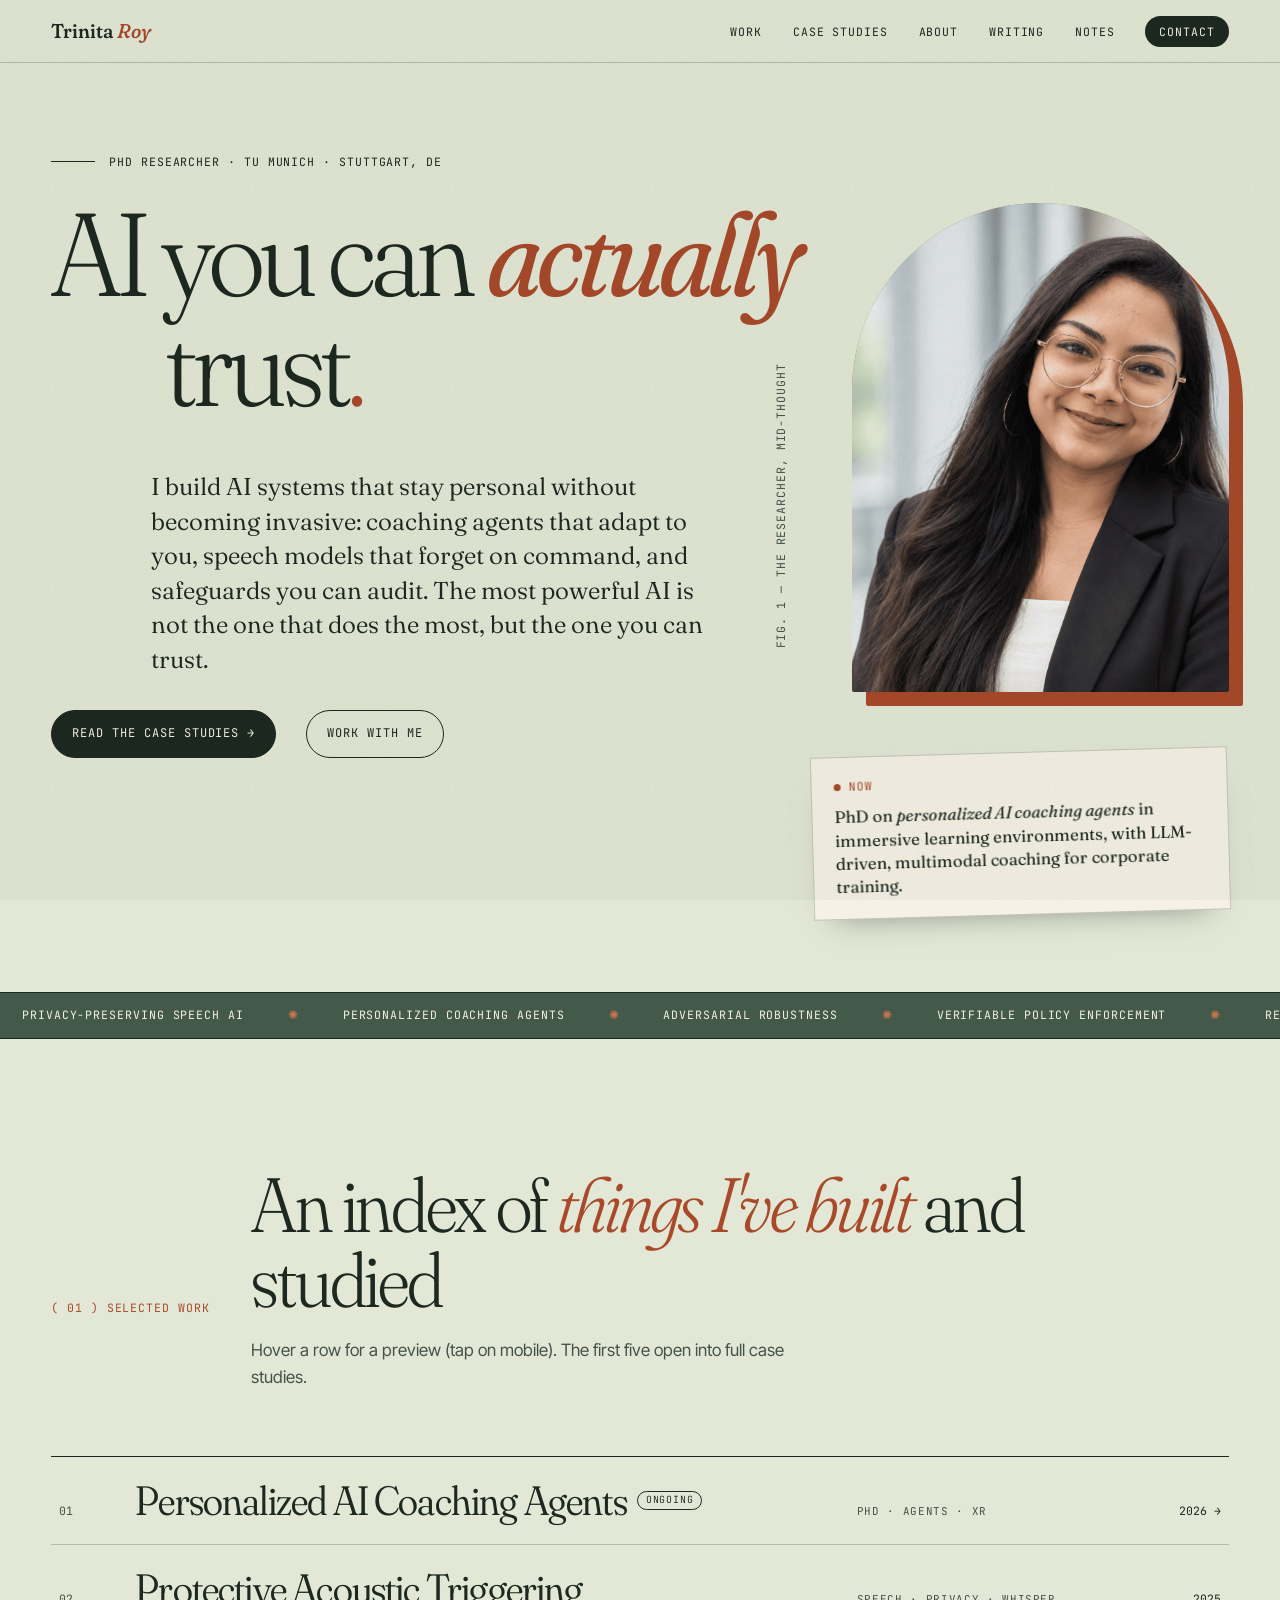
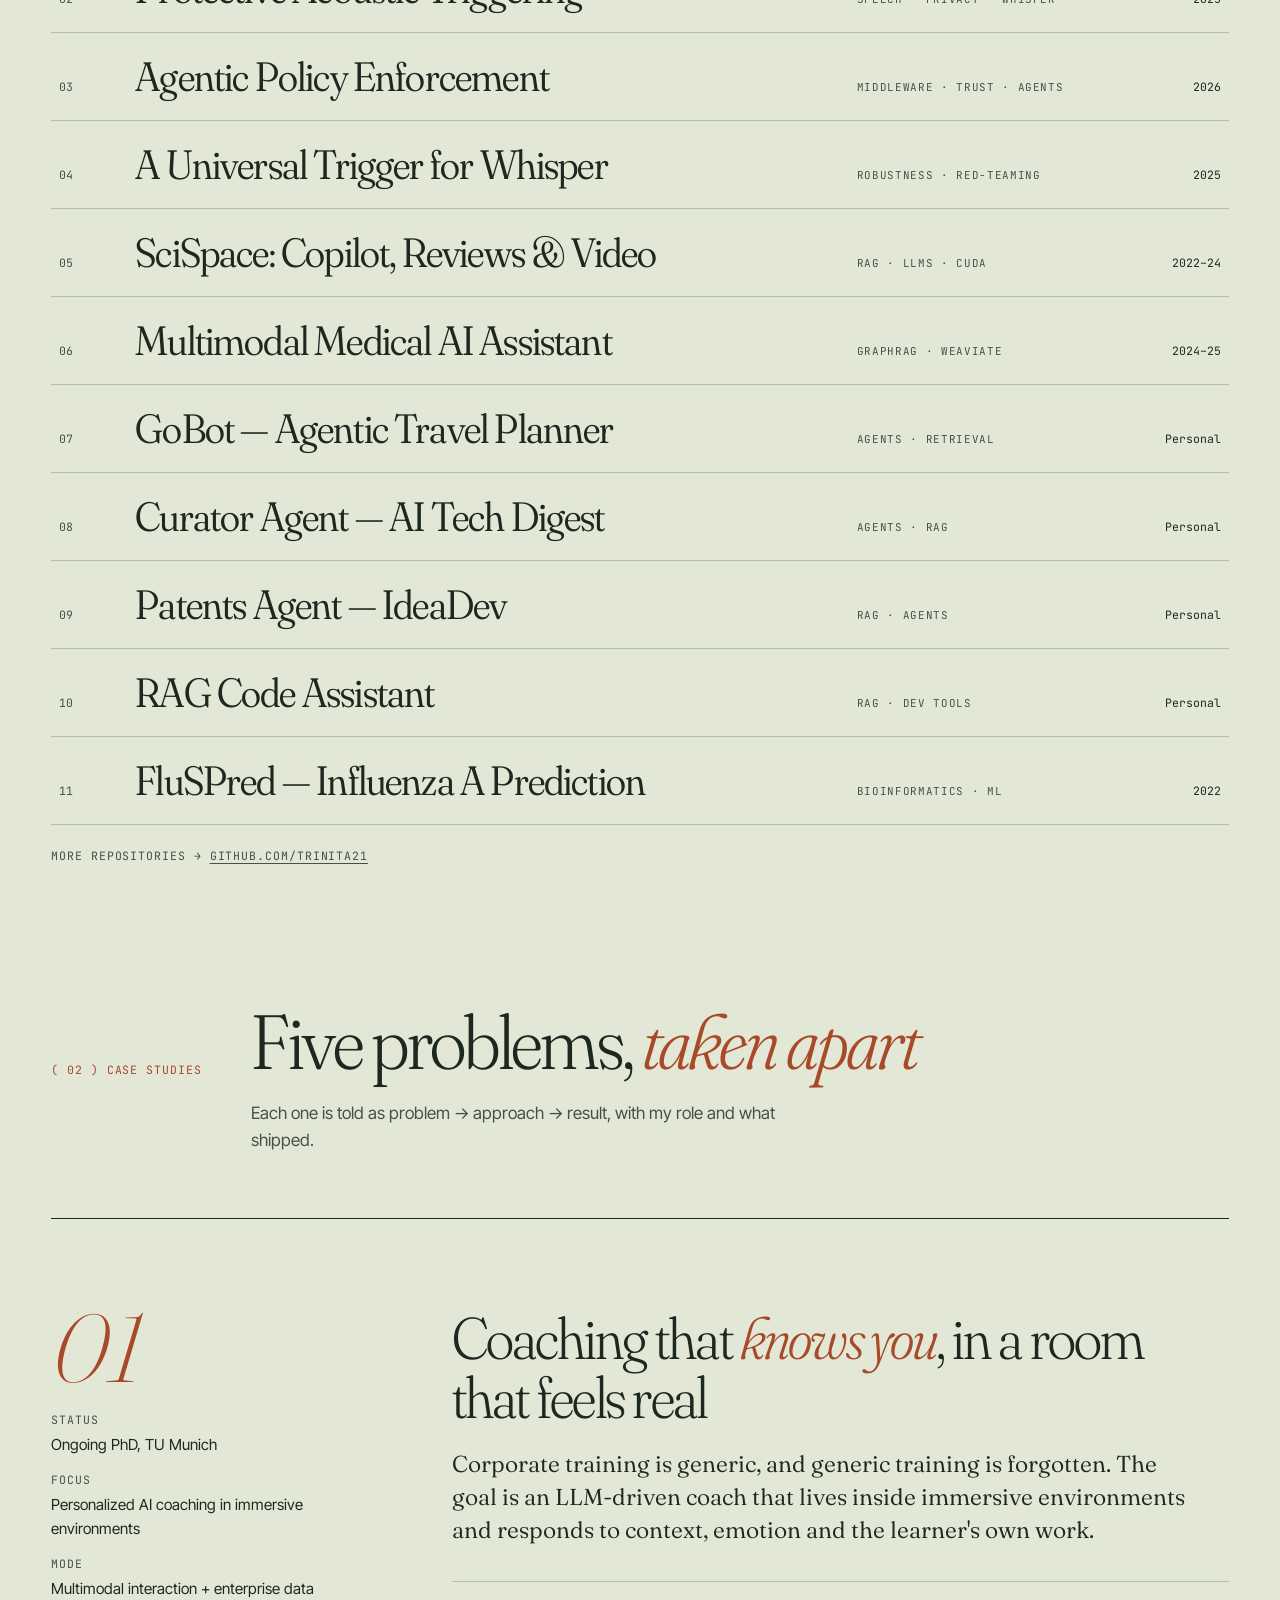
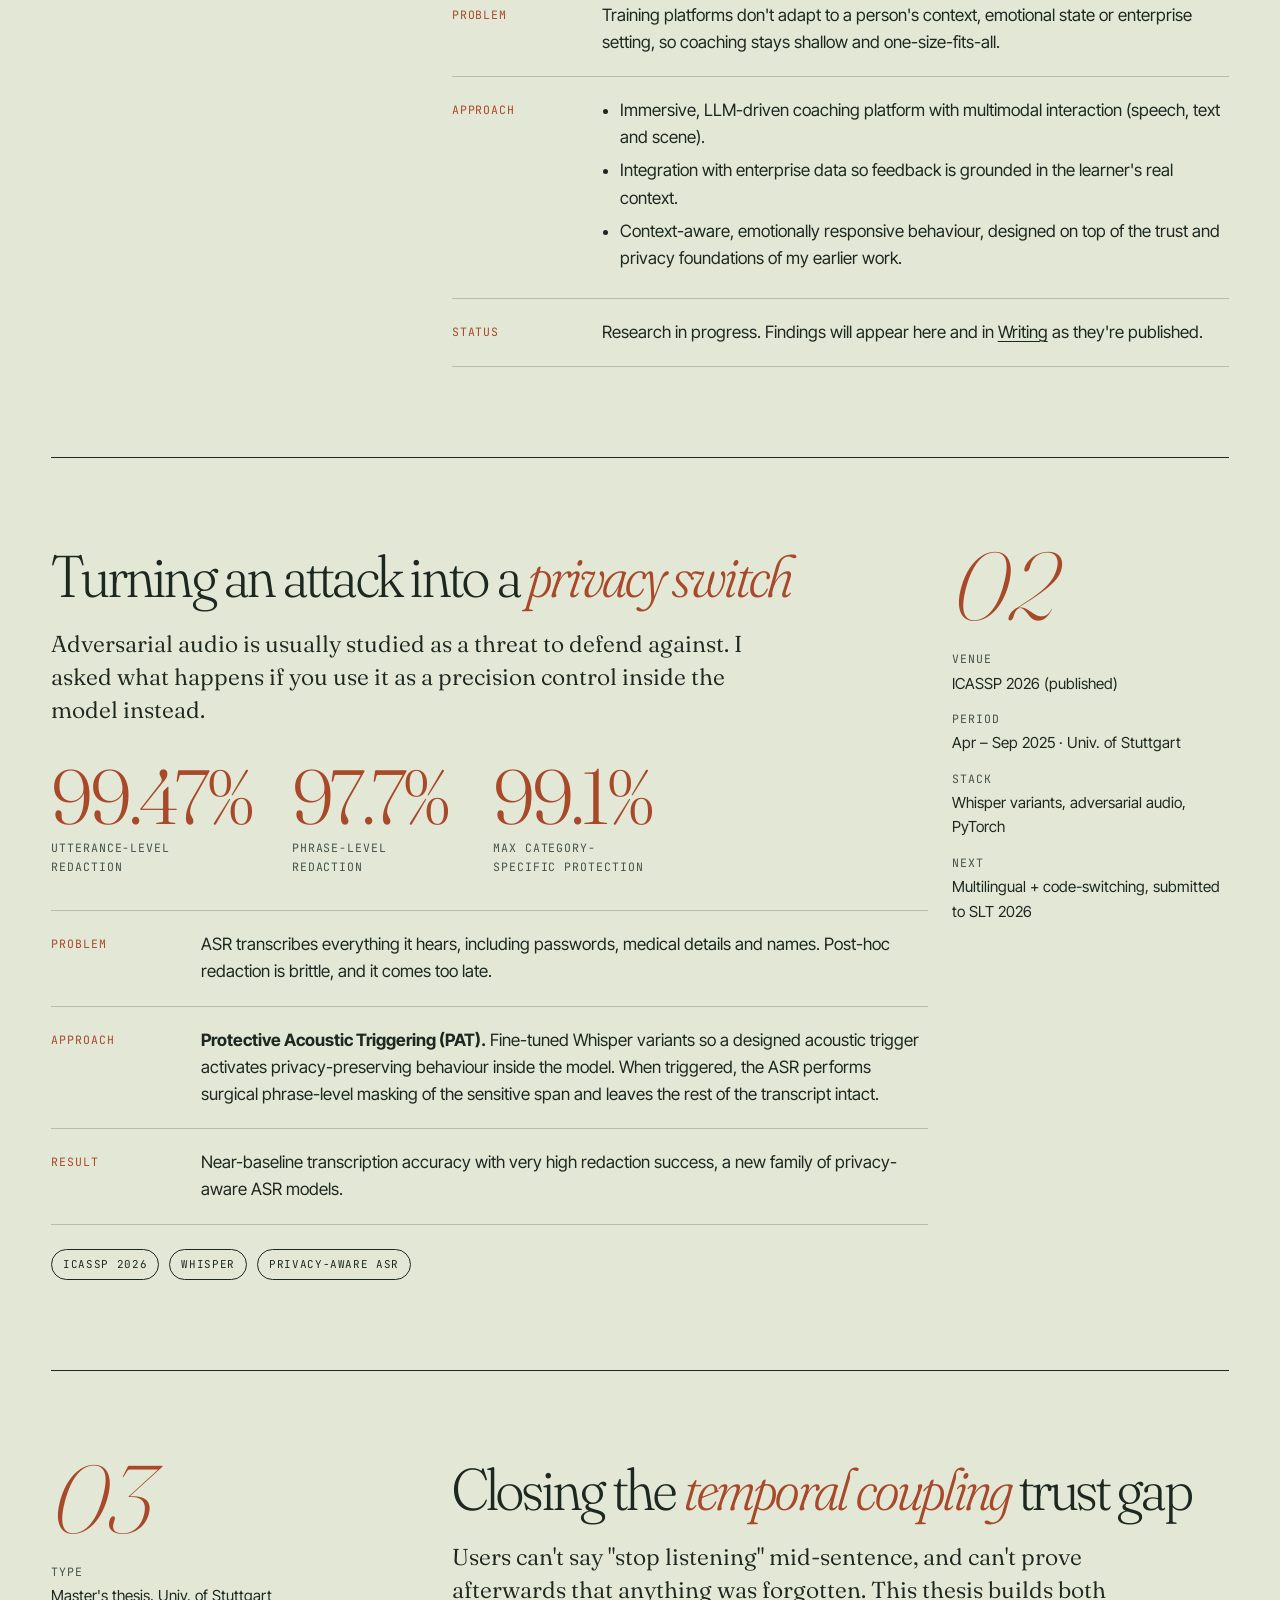
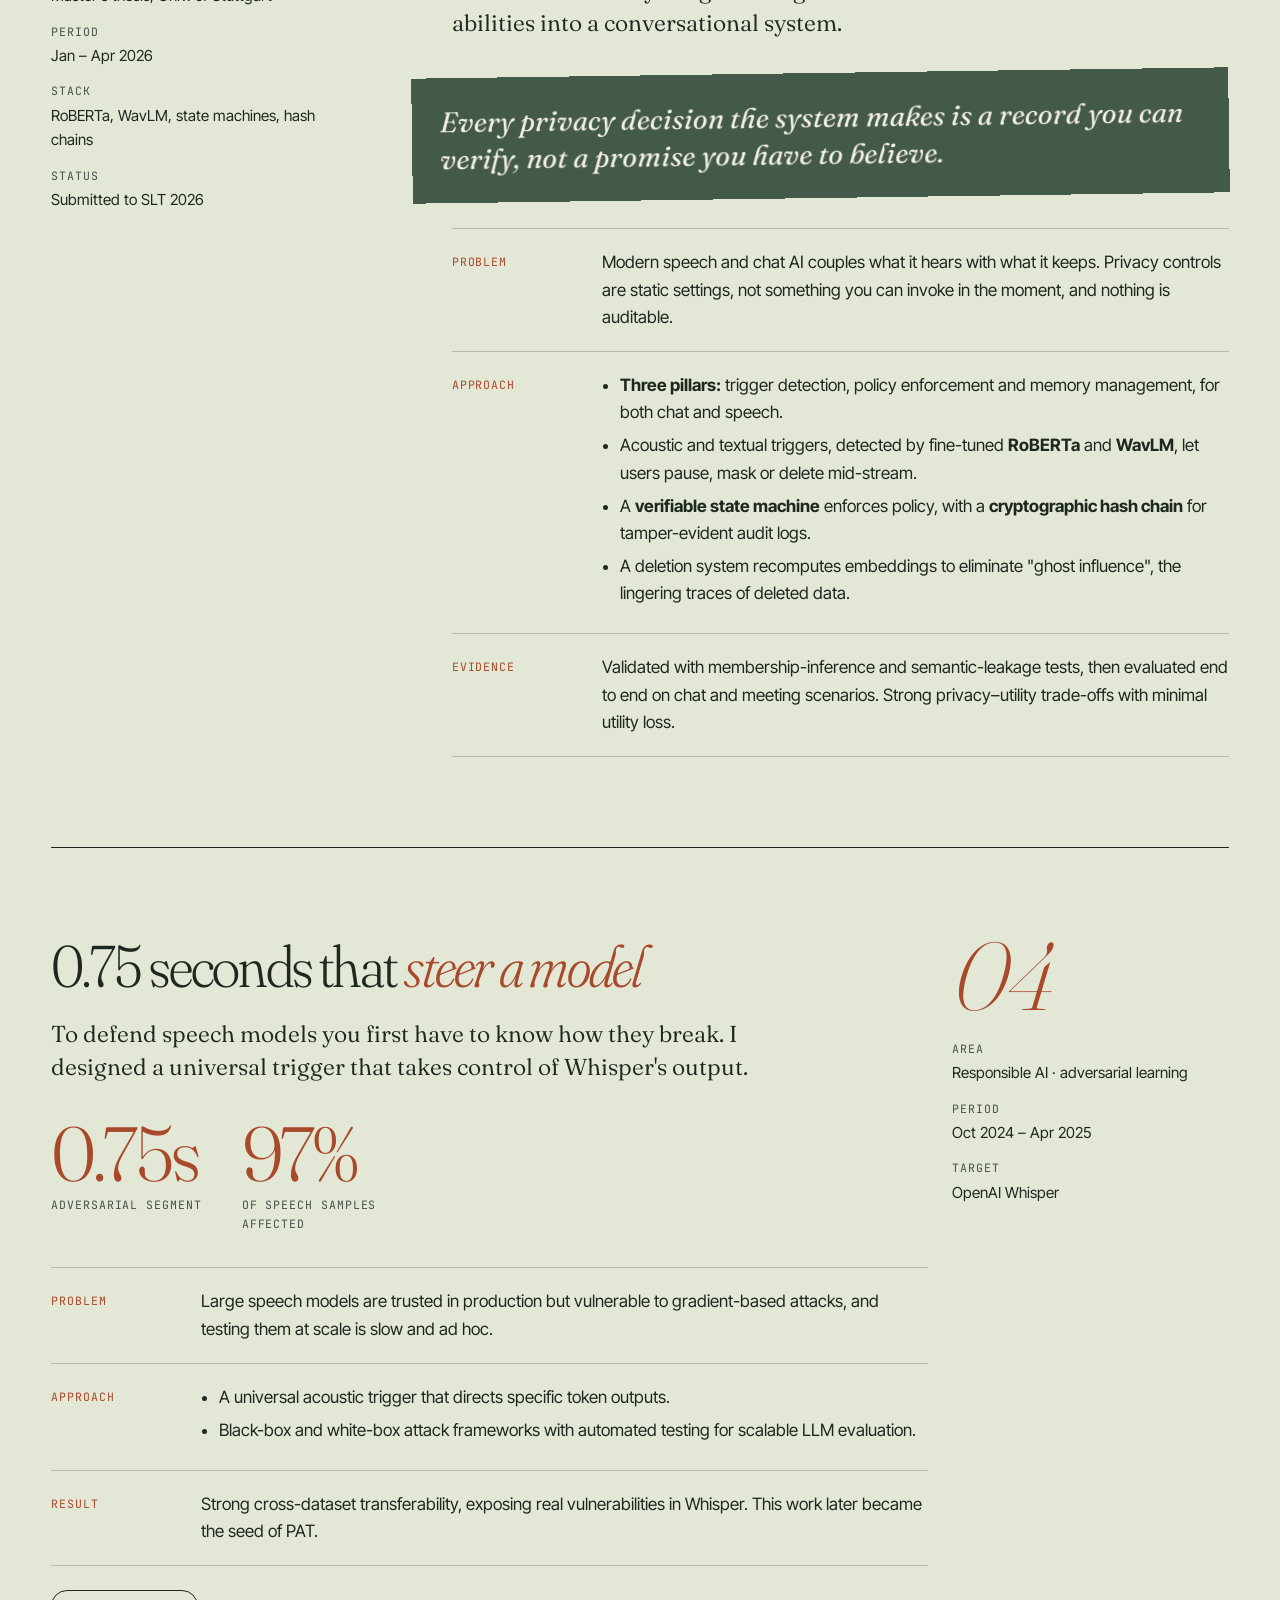
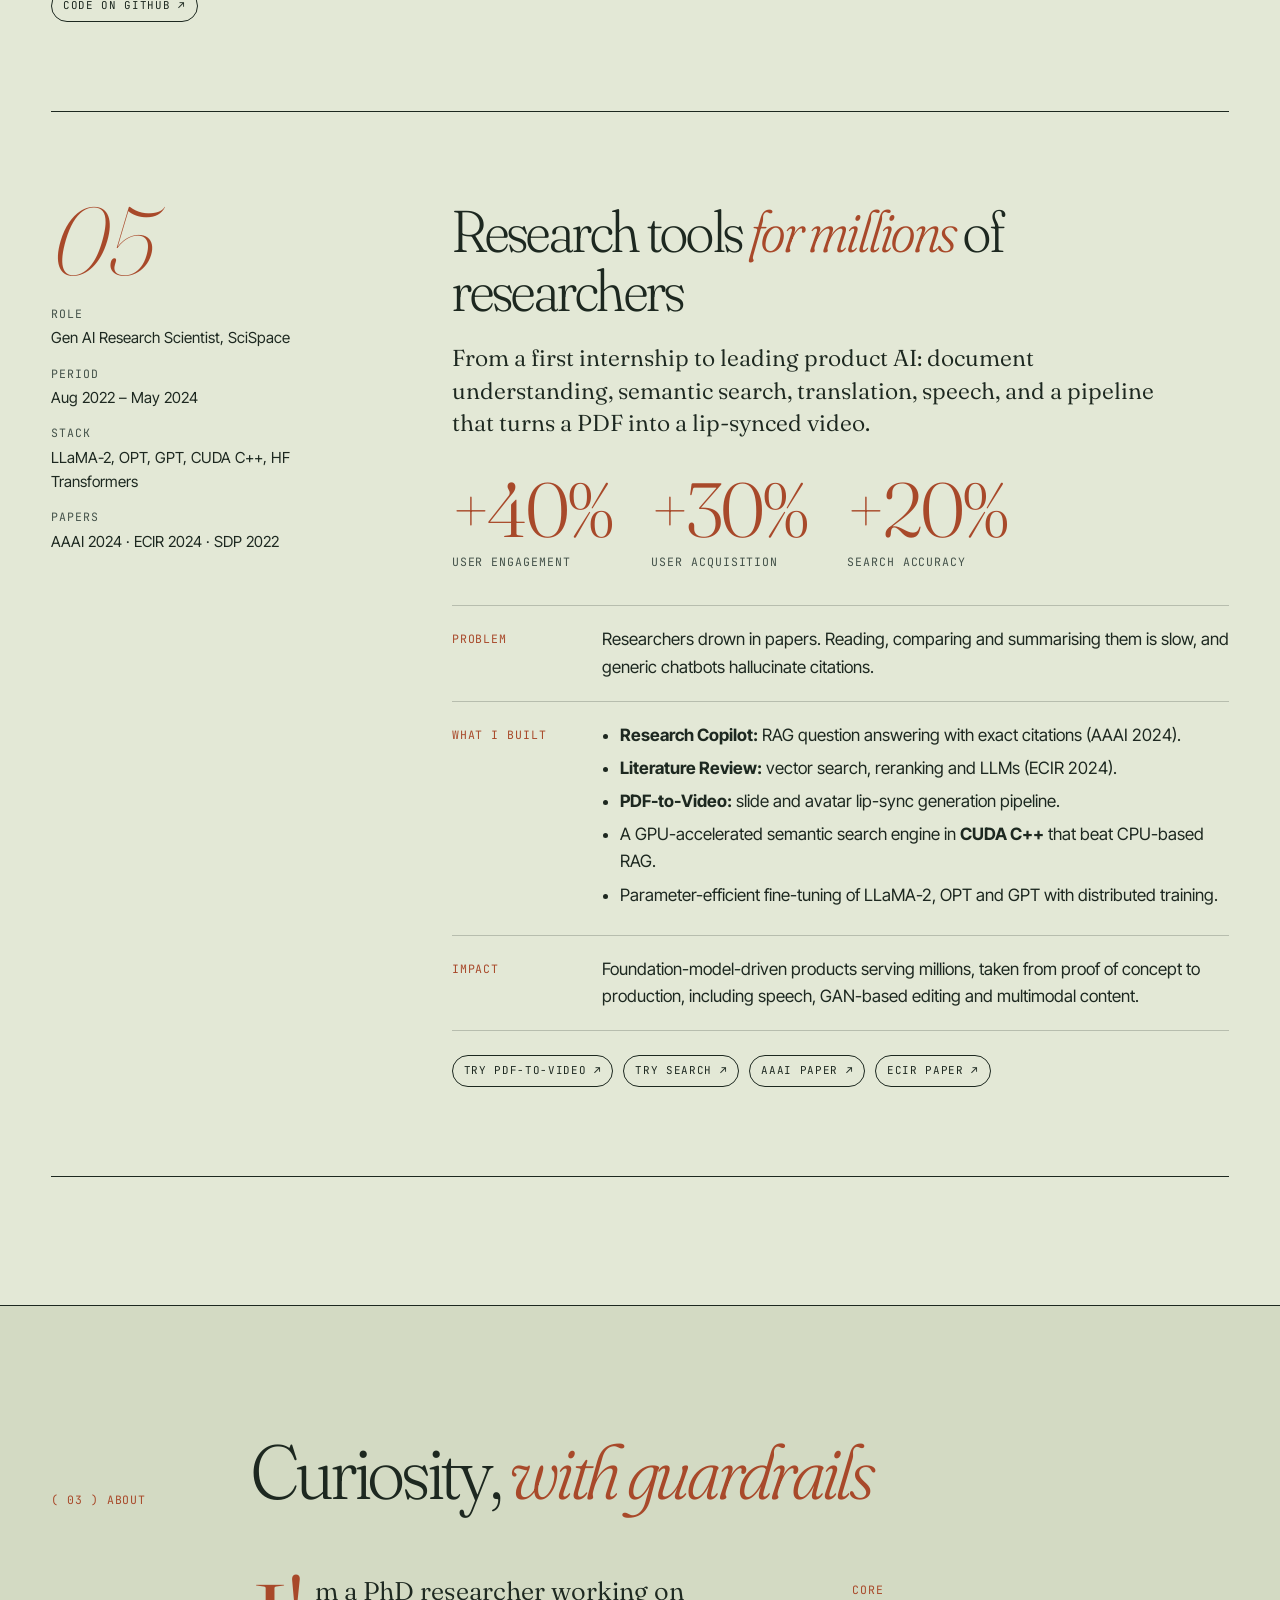
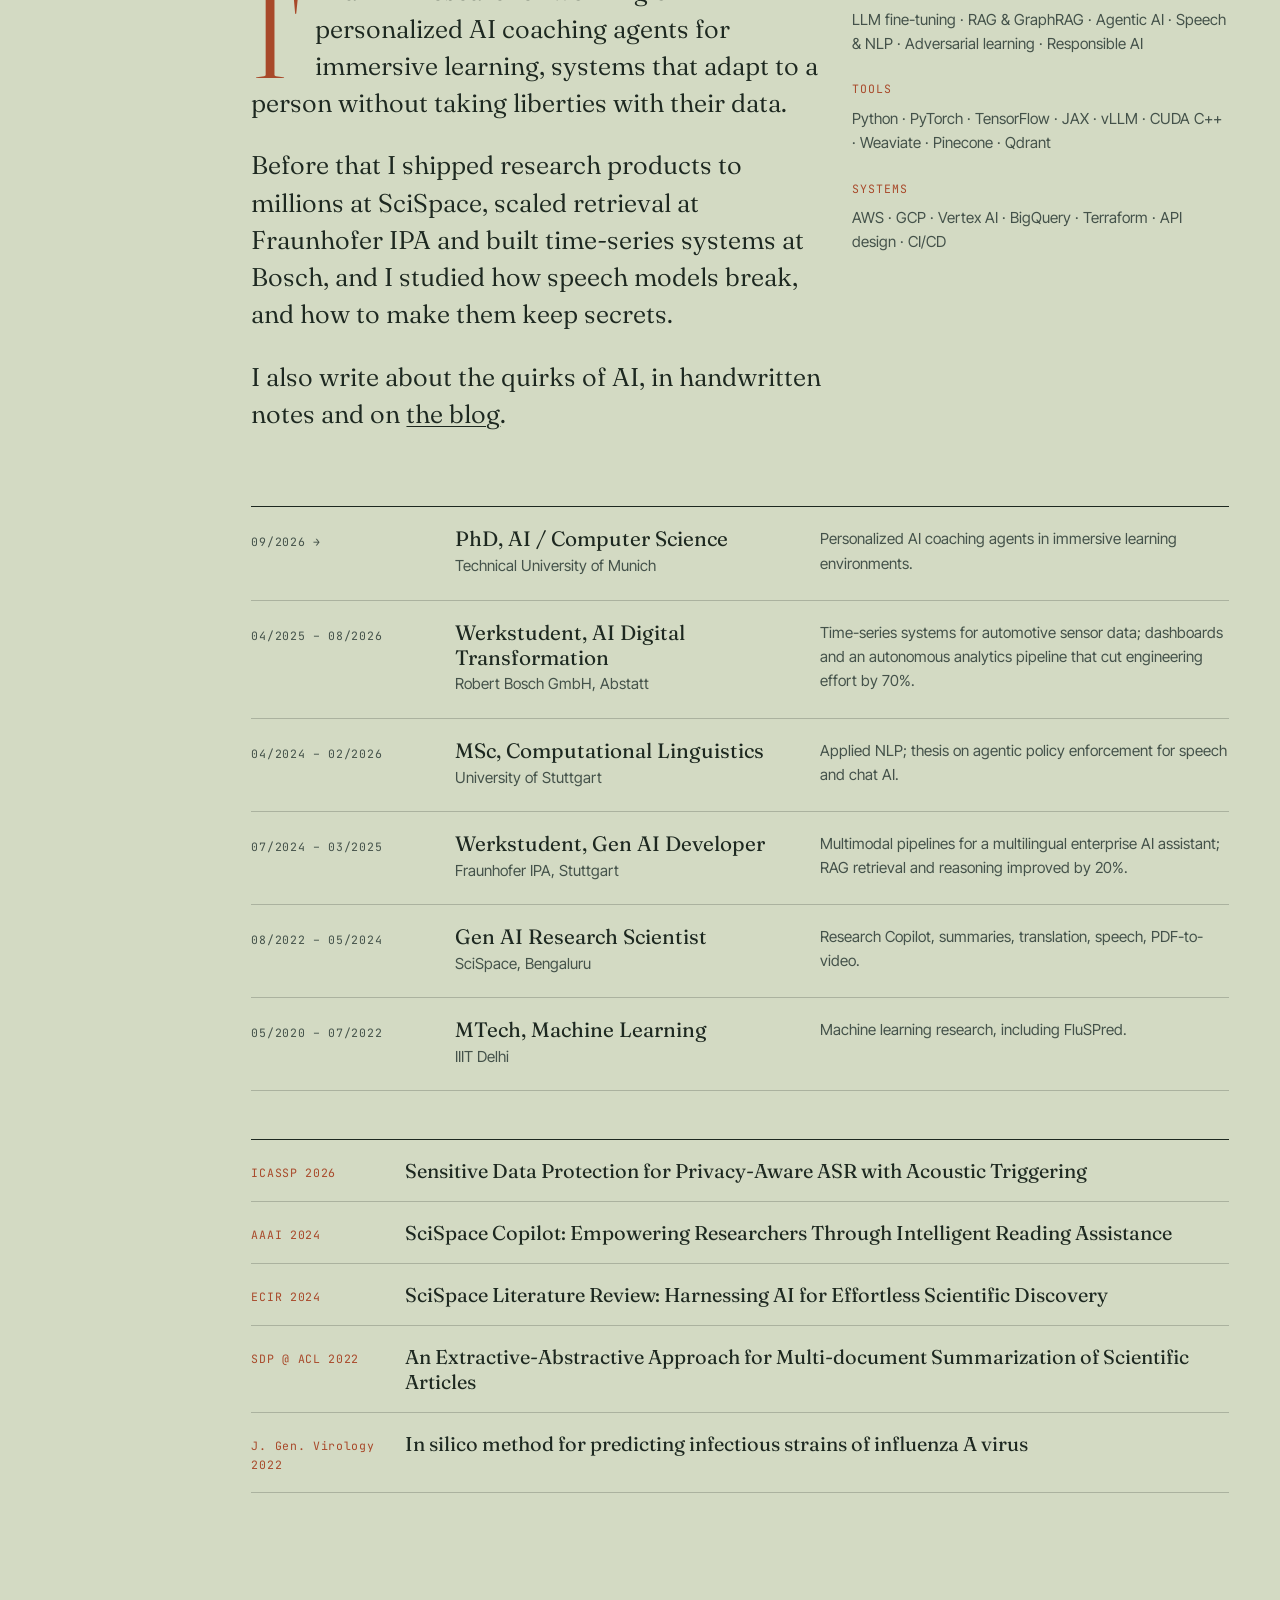
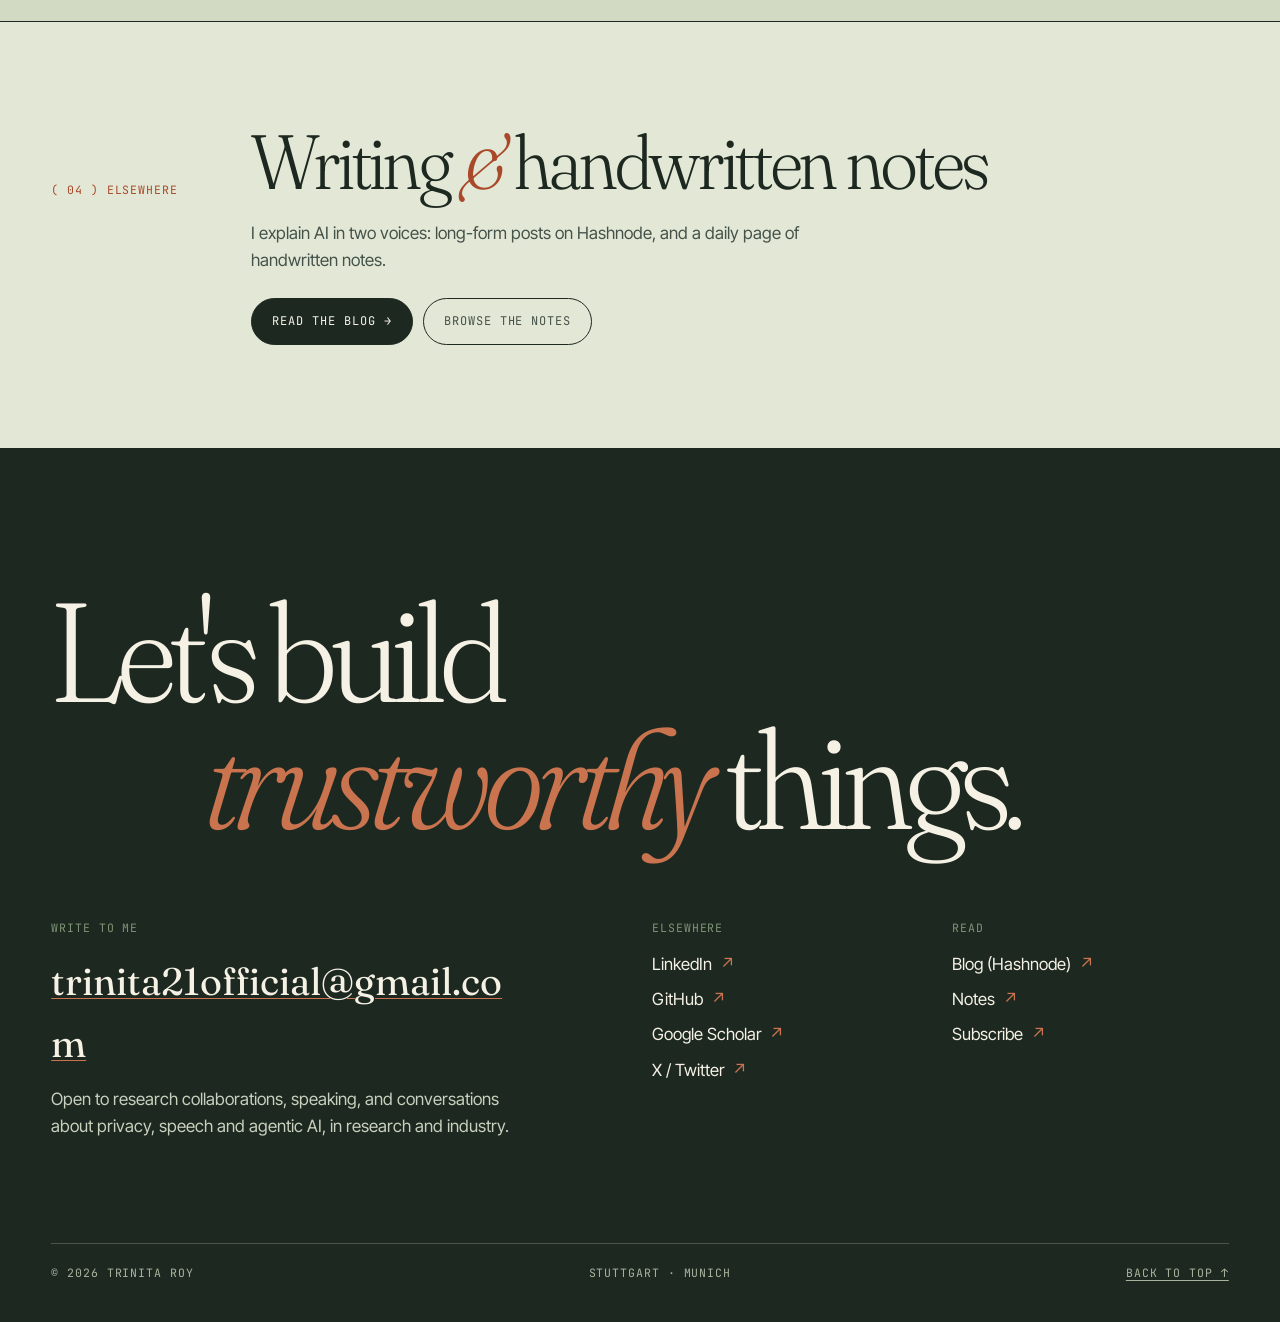
==== index.html @ 5db7a9cc "Add editorial portfolio site with Hashnode blog, notes and Pages workflow Co-Authored-By: Claude Son" ====
<!doctype html>
<html lang="en" class="no-js">
<head>
<meta charset="utf-8">
<meta name="viewport" content="width=device-width, initial-scale=1">
<title>Trinita Roy — AI you can actually trust</title>
<meta name="description" content="Trinita Roy is a PhD researcher at TU Munich building trustworthy, privacy-preserving and personalized AI: immersive coaching agents, speech privacy, adversarial robustness.">
<link rel="icon" href="data:image/svg+xml,%3Csvg xmlns='http://www.w3.org/2000/svg' viewBox='0 0 100 100'%3E%3Crect width='100' height='100' fill='%23a8492a'/%3E%3Ctext x='50' y='72' font-size='70' text-anchor='middle' fill='%23f5f1e5' font-family='Georgia' font-style='italic'%3Et%3C/text%3E%3C/svg%3E">
<link rel="preconnect" href="https://fonts.googleapis.com">
<link rel="preconnect" href="https://fonts.gstatic.com" crossorigin>
<link href="https://fonts.googleapis.com/css2?family=Fraunces:ital,opsz,wght,SOFT@0,9..144,200..600,0..100;1,9..144,200..600,0..100&family=Inter+Tight:wght@400;500;600&family=JetBrains+Mono:wght@400;500&display=swap" rel="stylesheet">
<link rel="stylesheet" href="style.css">
<script>document.documentElement.classList.remove('no-js')</script>
</head>
<body>

<header class="nav">
  <div class="wrap">
    <a class="brand" href="index.html">Trinita <i>Roy</i></a>
    <button class="menu-btn mono" aria-expanded="false" aria-controls="menu">Menu</button>
    <ul id="menu">
      <li><a href="#work">Work</a></li>
      <li><a href="#cases">Case studies</a></li>
      <li><a href="#about">About</a></li>
      <li><a href="blog.html">Writing</a></li>
      <li><a href="notes.html">Notes</a></li>
      <li><a href="#contact">Contact</a></li>
    </ul>
  </div>
</header>

<main>
<!-- ───────── Hero ───────── -->
<div class="hero">
  <div class="wrap hero-grid">
    <div class="hero-kicker mono">PhD researcher · TU Munich · Stuttgart, DE</div>
    <h1>
      AI you can <em>actually</em>
      <span class="indent">trust<span class="clay">.</span></span>
    </h1>
    <figure class="portrait" style="margin-inline:0">
      <div class="frame"><img src="assets/trinita.jpg" alt="Portrait of Trinita Roy" width="900" height="1170" fetchpriority="high"></div>
      <span class="tag mono">Fig. 1 — the researcher, mid-thought</span>
    </figure>
    <p class="hero-lede">I build AI systems that stay personal without becoming invasive: coaching agents that adapt to you, speech models that forget on command, and safeguards you can audit. The most powerful AI is not the one that does the most, but the one you can trust.</p>
    <div class="hero-meta">
      <a class="btn solid" href="#cases">Read the case studies →</a>
      <a class="btn" href="#contact">Work with me</a>
    </div>
    <aside class="now-card">
      <div class="mono">Now</div>
      <p>PhD on <em>personalized AI coaching agents</em> in immersive learning environments, with LLM-driven, multimodal coaching for corporate training.</p>
    </aside>
  </div>
</div>

<div class="strip mono" aria-hidden="true"><div>
  <span>Privacy-preserving speech AI</span><span>Personalized coaching agents</span><span>Adversarial robustness</span><span>Verifiable policy enforcement</span><span>Retrieval &amp; RAG at scale</span><span>Multimodal LLMs</span><span>Responsible AI</span>
  <span>Privacy-preserving speech AI</span><span>Personalized coaching agents</span><span>Adversarial robustness</span><span>Verifiable policy enforcement</span><span>Retrieval &amp; RAG at scale</span><span>Multimodal LLMs</span><span>Responsible AI</span>
</div></div>

<!-- ───────── Index ───────── -->
<section id="work">
  <div class="wrap">
    <div class="sec-head rv">
      <span class="num mono">( 01 ) Selected work</span>
      <h2>An index of <em>things I've built</em> and studied</h2>
      <p>Hover a row for a preview (tap on mobile). The first five open into full case studies.</p>
    </div>

    <ul class="index rv" id="index">
      <li class="row"><a href="#coaching" data-art="rings" data-c="sage" data-stat="Ongoing" data-text="Immersive, LLM-driven coaching that blends multimodal interaction with enterprise data for emotionally responsive, personalized corporate training.">
        <span class="i">01</span><span class="t">Personalized AI Coaching Agents<span class="badge">Ongoing</span><small>Immersive learning · LLM agents · multimodal</small></span><span class="k">PhD · Agents · XR</span><span class="y">2026 →</span></a></li>
      <li class="row"><a href="#pat" data-art="wave" data-c="clay" data-stat="99.47%" data-text="Repurposing adversarial audio triggers as a control mechanism: Whisper variants that surgically mask sensitive phrases on cue.">
        <span class="i">02</span><span class="t">Protective Acoustic Triggering<small>ICASSP 2026 · privacy-aware ASR</small></span><span class="k">Speech · Privacy · Whisper</span><span class="y">2025</span></a></li>
      <li class="row"><a href="#policy" data-art="nodes" data-c="ink" data-stat="Auditable" data-text="Real-time privacy middleware: pause, mask or delete mid-stream, enforced by a state machine with hash-chained audit logs.">
        <span class="i">03</span><span class="t">Agentic Policy Enforcement<small>Master's thesis · user-controllable memory</small></span><span class="k">Middleware · Trust · Agents</span><span class="y">2026</span></a></li>
      <li class="row"><a href="#whisper" data-art="spikes" data-c="sage" data-stat="97%" data-text="A 0.75-second adversarial audio segment that steers Whisper's output across 97% of speech samples, and transfers across datasets.">
        <span class="i">04</span><span class="t">A Universal Trigger for Whisper<small>Adversarial learning · attack frameworks</small></span><span class="k">Robustness · Red-teaming</span><span class="y">2025</span></a></li>
      <li class="row"><a href="#scispace" data-art="grid" data-c="clay" data-stat="+40%" data-text="Research copilot, literature review and PDF-to-video products used by millions. Two papers at AAAI and ECIR 2024.">
        <span class="i">05</span><span class="t">SciSpace: Copilot, Reviews &amp; Video<small>Research scientist · production LLM products</small></span><span class="k">RAG · LLMs · CUDA</span><span class="y">2022–24</span></a></li>
      <li class="row"><div class="r" data-art="grid" data-c="ink" data-stat="+20%" data-text="Multi-modal medical assistant fusing vision, language and structured data. RAG / GraphRAG tuned over multi-million-document corpora."><span class="i">06</span><span class="t">Multimodal Medical AI Assistant<small>Fraunhofer IPA</small></span><span class="k">GraphRAG · Weaviate</span><span class="y">2024–25</span></div></li>
      <li class="row"><div class="r" data-art="nodes" data-c="sage" data-stat="Agents" data-text="An agentic travel planner (FastAPI + Streamlit) that chains context and retrieval to build personalised itineraries."><span class="i">07</span><span class="t">GoBot — Agentic Travel Planner<small>FastAPI · agent graphs · tracing</small></span><span class="k">Agents · Retrieval</span><span class="y">Personal</span></div></li>
      <li class="row"><div class="r" data-art="wave" data-c="clay" data-stat="LangGraph" data-text="An autonomous assistant that collects, summarises and emails trending AI research, now growing a voice-delivery layer."><span class="i">08</span><span class="t">Curator Agent — AI Tech Digest<small>LangGraph · summarisation · TTS</small></span><span class="k">Agents · RAG</span><span class="y">Personal</span></div></li>
      <li class="row"><div class="r" data-art="rings" data-c="ink" data-stat="RAG" data-text="Idea generation and patent drafting with Weaviate-backed prior-art search and structured prompt refinement."><span class="i">09</span><span class="t">Patents Agent — IdeaDev<small>Weaviate · agentic reasoning</small></span><span class="k">RAG · Agents</span><span class="y">Personal</span></div></li>
      <li class="row"><div class="r" data-art="grid" data-c="sage" data-stat="Local" data-text="Generates unit tests from a project's own repository using Weaviate vector search and local LLaMA models via Ollama."><span class="i">10</span><span class="t">RAG Code Assistant<small>Weaviate · Ollama · test generation</small></span><span class="k">RAG · Dev tools</span><span class="y">Personal</span></div></li>
      <li class="row"><a href="https://github.com/raghavagps/FluSPred/" target="_blank" rel="noopener" data-art="spikes" data-c="clay" data-stat="AUC 0.98" data-text="Predicts human vs. non-human-associated Influenza A strains from genome and protein sequences. Outperforms BLAST; published, with a web server.">
        <span class="i">11</span><span class="t">FluSPred — Influenza A Prediction<small>Journal of General Virology · web server ↗</small></span><span class="k">Bioinformatics · ML</span><span class="y">2022</span></a></li>
    </ul>
    <p class="mono rv" style="margin-top:22px;color:var(--ink-2)">More repositories → <a href="https://github.com/Trinita21" target="_blank" rel="noopener">github.com/Trinita21</a></p>
  </div>
</section>

<!-- ───────── Case studies ───────── -->
<section id="cases" style="padding-top:0">
  <div class="wrap">
    <div class="sec-head rv">
      <span class="num mono">( 02 ) Case studies</span>
      <h2>Five problems, <em>taken apart</em></h2>
      <p>Each one is told as problem → approach → result, with my role and what shipped.</p>
    </div>

    <!-- 01 -->
    <article class="case rv" id="coaching"><div class="case-grid">
      <aside class="case-side"><div class="n">01</div><dl>
        <div><dt class="mono">Status</dt><dd>Ongoing PhD, TU Munich</dd></div>
        <div><dt class="mono">Focus</dt><dd>Personalized AI coaching in immersive environments</dd></div>
        <div><dt class="mono">Mode</dt><dd>Multimodal interaction + enterprise data</dd></div></dl></aside>
      <div class="case-main">
        <h3>Coaching that <em>knows you</em>, in a room that feels real</h3>
        <p class="lede">Corporate training is generic, and generic training is forgotten. The goal is an LLM-driven coach that lives inside immersive environments and responds to context, emotion and the learner's own work.</p>
        <div class="beats">
          <div class="beat"><h4 class="mono">Problem</h4><p>Training platforms don't adapt to a person's context, emotional state or enterprise setting, so coaching stays shallow and one-size-fits-all.</p></div>
          <div class="beat"><h4 class="mono">Approach</h4><ul><li>Immersive, LLM-driven coaching platform with multimodal interaction (speech, text and scene).</li><li>Integration with enterprise data so feedback is grounded in the learner's real context.</li><li>Context-aware, emotionally responsive behaviour, designed on top of the trust and privacy foundations of my earlier work.</li></ul></div>
          <div class="beat"><h4 class="mono">Status</h4><p>Research in progress. Findings will appear here and in <a href="blog.html">Writing</a> as they're published.</p></div>
        </div>
      </div></div></article>

    <!-- 02 -->
    <article class="case rv" id="pat"><div class="case-grid">
      <aside class="case-side"><div class="n">02</div><dl>
        <div><dt class="mono">Venue</dt><dd>ICASSP 2026 (published)</dd></div>
        <div><dt class="mono">Period</dt><dd>Apr – Sep 2025 · Univ. of Stuttgart</dd></div>
        <div><dt class="mono">Stack</dt><dd>Whisper variants, adversarial audio, PyTorch</dd></div>
        <div><dt class="mono">Next</dt><dd>Multilingual + code-switching, submitted to SLT 2026</dd></div></dl></aside>
      <div class="case-main">
        <h3>Turning an attack into a <em>privacy switch</em></h3>
        <p class="lede">Adversarial audio is usually studied as a threat to defend against. I asked what happens if you use it as a precision control inside the model instead.</p>
        <div class="stats">
          <div><div class="stat-n">99.47%</div><span class="stat-l mono">utterance-level redaction</span></div>
          <div><div class="stat-n">97.7%</div><span class="stat-l mono">phrase-level redaction</span></div>
          <div><div class="stat-n">99.1%</div><span class="stat-l mono">max category-specific protection</span></div>
        </div>
        <div class="beats">
          <div class="beat"><h4 class="mono">Problem</h4><p>ASR transcribes everything it hears, including passwords, medical details and names. Post-hoc redaction is brittle, and it comes too late.</p></div>
          <div class="beat"><h4 class="mono">Approach</h4><p><b>Protective Acoustic Triggering (PAT).</b> Fine-tuned Whisper variants so a designed acoustic trigger activates privacy-preserving behaviour inside the model. When triggered, the ASR performs surgical phrase-level masking of the sensitive span and leaves the rest of the transcript intact.</p></div>
          <div class="beat"><h4 class="mono">Result</h4><p>Near-baseline transcription accuracy with very high redaction success, a new family of privacy-aware ASR models.</p></div>
        </div>
        <div class="links"><span class="chip">ICASSP 2026</span><span class="chip">Whisper</span><span class="chip">Privacy-aware ASR</span></div>
      </div></div></article>

    <!-- 03 -->
    <article class="case rv" id="policy"><div class="case-grid">
      <aside class="case-side"><div class="n">03</div><dl>
        <div><dt class="mono">Type</dt><dd>Master's thesis, Univ. of Stuttgart</dd></div>
        <div><dt class="mono">Period</dt><dd>Jan – Apr 2026</dd></div>
        <div><dt class="mono">Stack</dt><dd>RoBERTa, WavLM, state machines, hash chains</dd></div>
        <div><dt class="mono">Status</dt><dd>Submitted to SLT 2026</dd></div></dl></aside>
      <div class="case-main">
        <h3>Closing the <em>temporal coupling</em> trust gap</h3>
        <p class="lede">Users can't say "stop listening" mid-sentence, and can't prove afterwards that anything was forgotten. This thesis builds both abilities into a conversational system.</p>
        <blockquote class="pull">Every privacy decision the system makes is a record you can verify, not a promise you have to believe.</blockquote>
        <div class="beats">
          <div class="beat"><h4 class="mono">Problem</h4><p>Modern speech and chat AI couples what it hears with what it keeps. Privacy controls are static settings, not something you can invoke in the moment, and nothing is auditable.</p></div>
          <div class="beat"><h4 class="mono">Approach</h4><ul>
            <li><b>Three pillars:</b> trigger detection, policy enforcement and memory management, for both chat and speech.</li>
            <li>Acoustic and textual triggers, detected by fine-tuned <b>RoBERTa</b> and <b>WavLM</b>, let users pause, mask or delete mid-stream.</li>
            <li>A <b>verifiable state machine</b> enforces policy, with a <b>cryptographic hash chain</b> for tamper-evident audit logs.</li>
            <li>A deletion system recomputes embeddings to eliminate "ghost influence", the lingering traces of deleted data.</li></ul></div>
          <div class="beat"><h4 class="mono">Evidence</h4><p>Validated with membership-inference and semantic-leakage tests, then evaluated end to end on chat and meeting scenarios. Strong privacy–utility trade-offs with minimal utility loss.</p></div>
        </div>
      </div></div></article>

    <!-- 04 -->
    <article class="case rv" id="whisper"><div class="case-grid">
      <aside class="case-side"><div class="n">04</div><dl>
        <div><dt class="mono">Area</dt><dd>Responsible AI · adversarial learning</dd></div>
        <div><dt class="mono">Period</dt><dd>Oct 2024 – Apr 2025</dd></div>
        <div><dt class="mono">Target</dt><dd>OpenAI Whisper</dd></div></dl></aside>
      <div class="case-main">
        <h3>0.75 seconds that <em>steer a model</em></h3>
        <p class="lede">To defend speech models you first have to know how they break. I designed a universal trigger that takes control of Whisper's output.</p>
        <div class="stats">
          <div><div class="stat-n">0.75s</div><span class="stat-l mono">adversarial segment</span></div>
          <div><div class="stat-n">97%</div><span class="stat-l mono">of speech samples affected</span></div>
        </div>
        <div class="beats">
          <div class="beat"><h4 class="mono">Problem</h4><p>Large speech models are trusted in production but vulnerable to gradient-based attacks, and testing them at scale is slow and ad hoc.</p></div>
          <div class="beat"><h4 class="mono">Approach</h4><ul><li>A universal acoustic trigger that directs specific token outputs.</li><li>Black-box and white-box attack frameworks with automated testing for scalable LLM evaluation.</li></ul></div>
          <div class="beat"><h4 class="mono">Result</h4><p>Strong cross-dataset transferability, exposing real vulnerabilities in Whisper. This work later became the seed of PAT.</p></div>
        </div>
        <div class="links"><a class="chip" href="https://github.com/Trinita21/Adversarial-Attacks-LLMs" target="_blank" rel="noopener">Code on GitHub ↗</a></div>
      </div></div></article>

    <!-- 05 -->
    <article class="case rv" id="scispace"><div class="case-grid">
      <aside class="case-side"><div class="n">05</div><dl>
        <div><dt class="mono">Role</dt><dd>Gen AI Research Scientist, SciSpace</dd></div>
        <div><dt class="mono">Period</dt><dd>Aug 2022 – May 2024</dd></div>
        <div><dt class="mono">Stack</dt><dd>LLaMA-2, OPT, GPT, CUDA C++, HF Transformers</dd></div>
        <div><dt class="mono">Papers</dt><dd>AAAI 2024 · ECIR 2024 · SDP 2022</dd></div></dl></aside>
      <div class="case-main">
        <h3>Research tools <em>for millions</em> of researchers</h3>
        <p class="lede">From a first internship to leading product AI: document understanding, semantic search, translation, speech, and a pipeline that turns a PDF into a lip-synced video.</p>
        <div class="stats">
          <div><div class="stat-n">+40%</div><span class="stat-l mono">user engagement</span></div>
          <div><div class="stat-n">+30%</div><span class="stat-l mono">user acquisition</span></div>
          <div><div class="stat-n">+20%</div><span class="stat-l mono">search accuracy</span></div>
        </div>
        <div class="beats">
          <div class="beat"><h4 class="mono">Problem</h4><p>Researchers drown in papers. Reading, comparing and summarising them is slow, and generic chatbots hallucinate citations.</p></div>
          <div class="beat"><h4 class="mono">What I built</h4><ul>
            <li><b>Research Copilot:</b> RAG question answering with exact citations (AAAI 2024).</li>
            <li><b>Literature Review:</b> vector search, reranking and LLMs (ECIR 2024).</li>
            <li><b>PDF-to-Video:</b> slide and avatar lip-sync generation pipeline.</li>
            <li>A GPU-accelerated semantic search engine in <b>CUDA C++</b> that beat CPU-based RAG.</li>
            <li>Parameter-efficient fine-tuning of LLaMA-2, OPT and GPT with distributed training.</li></ul></div>
          <div class="beat"><h4 class="mono">Impact</h4><p>Foundation-model-driven products serving millions, taken from proof of concept to production, including speech, GAN-based editing and multimodal content.</p></div>
        </div>
        <div class="links">
          <a class="chip" href="https://typeset.io/pdf-to-video" target="_blank" rel="noopener">Try PDF-to-Video ↗</a>
          <a class="chip" href="https://typeset.io/search" target="_blank" rel="noopener">Try Search ↗</a>
          <a class="chip" href="https://ojs.aaai.org/index.php/AAAI/article/view/30578" target="_blank" rel="noopener">AAAI paper ↗</a>
          <a class="chip" href="https://link.springer.com/chapter/10.1007/978-3-031-56069-9_28" target="_blank" rel="noopener">ECIR paper ↗</a>
        </div>
      </div></div></article>
  </div>
</section>

<!-- ───────── About ───────── -->
<section id="about" style="background:var(--paper-2);border-block:1px solid var(--ink)">
  <div class="wrap">
    <div class="sec-head rv">
      <span class="num mono">( 03 ) About</span>
      <h2>Curiosity, <em>with guardrails</em></h2>
    </div>
    <div class="about-grid">
      <div class="about-copy rv">
        <p>I'm a PhD researcher working on personalized AI coaching agents for immersive learning, systems that adapt to a person without taking liberties with their data.</p>
        <p>Before that I shipped research products to millions at SciSpace, scaled retrieval at Fraunhofer IPA and built time-series systems at Bosch, and I studied how speech models break, and how to make them keep secrets.</p>
        <p>I also write about the quirks of AI, in handwritten notes and on <a href="blog.html">the blog</a>.</p>
      </div>
      <div class="skills rv">
        <h4 class="mono">Core</h4><p>LLM fine-tuning · RAG &amp; GraphRAG · Agentic AI · Speech &amp; NLP · Adversarial learning · Responsible AI</p>
        <h4 class="mono">Tools</h4><p>Python · PyTorch · TensorFlow · JAX · vLLM · CUDA C++ · Weaviate · Pinecone · Qdrant</p>
        <h4 class="mono">Systems</h4><p>AWS · GCP · Vertex AI · BigQuery · Terraform · API design · CI/CD</p>
      </div>
      <ol class="timeline rv">
        <li><span class="when">09/2026 →</span><div class="what"><b>PhD, AI / Computer Science</b><span>Technical University of Munich</span></div><div class="how">Personalized AI coaching agents in immersive learning environments.</div></li>
        <li><span class="when">04/2025 – 08/2026</span><div class="what"><b>Werkstudent, AI Digital Transformation</b><span>Robert Bosch GmbH, Abstatt</span></div><div class="how">Time-series systems for automotive sensor data; dashboards and an autonomous analytics pipeline that cut engineering effort by 70%.</div></li>
        <li><span class="when">04/2024 – 02/2026</span><div class="what"><b>MSc, Computational Linguistics</b><span>University of Stuttgart</span></div><div class="how">Applied NLP; thesis on agentic policy enforcement for speech and chat AI.</div></li>
        <li><span class="when">07/2024 – 03/2025</span><div class="what"><b>Werkstudent, Gen AI Developer</b><span>Fraunhofer IPA, Stuttgart</span></div><div class="how">Multimodal pipelines for a multilingual enterprise AI assistant; RAG retrieval and reasoning improved by 20%.</div></li>
        <li><span class="when">08/2022 – 05/2024</span><div class="what"><b>Gen AI Research Scientist</b><span>SciSpace, Bengaluru</span></div><div class="how">Research Copilot, summaries, translation, speech, PDF-to-video.</div></li>
        <li><span class="when">05/2020 – 07/2022</span><div class="what"><b>MTech, Machine Learning</b><span>IIIT Delhi</span></div><div class="how">Machine learning research, including FluSPred.</div></li>
      </ol>
      <ul class="pubs rv">
        <li><span class="v">ICASSP 2026</span><a href="#pat">Sensitive Data Protection for Privacy-Aware ASR with Acoustic Triggering</a></li>
        <li><span class="v">AAAI 2024</span><a href="https://ojs.aaai.org/index.php/AAAI/article/view/30578" target="_blank" rel="noopener">SciSpace Copilot: Empowering Researchers Through Intelligent Reading Assistance</a></li>
        <li><span class="v">ECIR 2024</span><a href="https://link.springer.com/chapter/10.1007/978-3-031-56069-9_28" target="_blank" rel="noopener">SciSpace Literature Review: Harnessing AI for Effortless Scientific Discovery</a></li>
        <li><span class="v">SDP @ ACL 2022</span><a href="https://aclanthology.org/2022.sdp-1.25/" target="_blank" rel="noopener">An Extractive-Abstractive Approach for Multi-document Summarization of Scientific Articles</a></li>
        <li><span class="v">J. Gen. Virology 2022</span><a href="https://doi.org/10.1099/jgv.0.001802" target="_blank" rel="noopener">In silico method for predicting infectious strains of influenza A virus</a></li>
      </ul>
    </div>
  </div>
</section>

<!-- ───────── Writing + Notes teasers ───────── -->
<section style="padding-block:clamp(56px,8vw,110px)">
  <div class="wrap">
    <div class="sec-head rv" style="margin-bottom:0">
      <span class="num mono">( 04 ) Elsewhere</span>
      <h2>Writing <em>&amp;</em> handwritten notes</h2>
      <p>I explain AI in two voices: long-form posts on Hashnode, and a daily page of handwritten notes.</p>
      <p class="links" style="grid-column:3/9;margin-top:24px"><a class="btn solid" href="blog.html">Read the blog →</a><a class="btn" href="notes.html">Browse the notes</a></p>
    </div>
  </div>
</section>
</main>

<!-- ───────── Contact ───────── -->
<section class="contact" id="contact">
  <div class="wrap">
    <h2>Let's build <span class="indent"><em>trustworthy</em> things.</span></h2>
    <div class="contact-grid">
      <div>
        <h5 class="mono">Write to me</h5>
        <a class="mail" href="mailto:trinita21official@gmail.com">trinita21official@gmail.com</a>
        <p>Open to research collaborations, speaking, and conversations about privacy, speech and agentic AI, in research and industry.</p>
      </div>
      <div>
        <h5 class="mono">Elsewhere</h5>
        <ul>
          <li><a href="https://www.linkedin.com/in/trinita-roy/" target="_blank" rel="noopener">LinkedIn</a></li>
          <li><a href="https://github.com/Trinita21" target="_blank" rel="noopener">GitHub</a></li>
          <li><a href="https://scholar.google.com/citations?user=MXdYymEAAAAJ&hl=en" target="_blank" rel="noopener">Google Scholar</a></li>
          <li><a href="https://x.com/trinita_roy" target="_blank" rel="noopener">X / Twitter</a></li>
        </ul>
      </div>
      <div>
        <h5 class="mono">Read</h5>
        <ul>
          <li><a href="blog.html">Blog (Hashnode)</a></li>
          <li><a href="notes.html">Notes</a></li>
          <li><a href="https://nlp-nerd.hashnode.dev/" target="_blank" rel="noopener">Subscribe</a></li>
        </ul>
      </div>
    </div>
    <footer class="foot mono"><span>© <span id="yr">2026</span> Trinita Roy</span><span>Stuttgart · Munich</span><a href="#top" onclick="window.scrollTo({top:0,behavior:'smooth'});return false">Back to top ↑</a></footer>
  </div>
</section>

<div id="peek" aria-hidden="true"><div class="art"></div><div class="body"><div class="mono stat"></div><p></p></div></div>
<script src="main.js"></script>
</body>
</html>
---- style.css ----
/* ───────── Tokens ───────── */
:root {
  --paper: #e3e8d6;
  --paper-2: #d3dac3;
  --cream: #f5f1e5;
  --ink: #1d2820;
  --ink-2: #44524a;
  --sage: #7f9475;
  --sage-deep: #43594a;
  --clay: #a8492a;
  --clay-soft: #c9744f;
  --line: rgba(29, 40, 32, .22);

  --serif: "Fraunces", "Iowan Old Style", Georgia, serif;
  --sans: "Inter Tight", system-ui, -apple-system, sans-serif;
  --mono: "JetBrains Mono", ui-monospace, "SF Mono", Menlo, monospace;

  --gutter: clamp(18px, 4vw, 56px);
  --maxw: 1360px;
  color-scheme: light;
}

*, *::before, *::after { box-sizing: border-box; }
html { scroll-behavior: smooth; -webkit-text-size-adjust: 100%; }
body {
  margin: 0;
  background: var(--paper);
  color: var(--ink);
  font: 400 1.0625rem/1.6 var(--sans);
  -webkit-font-smoothing: antialiased;
  overflow-x: hidden;
}
/* paper grain */
body::before {
  content: ""; position: fixed; inset: 0; pointer-events: none; z-index: 100;
  opacity: .28; mix-blend-mode: multiply;
  background-image: url("data:image/svg+xml,%3Csvg xmlns='http://www.w3.org/2000/svg' width='200' height='200'%3E%3Cfilter id='n'%3E%3CfeTurbulence type='fractalNoise' baseFrequency='.85' numOctaves='2' stitchTiles='stitch'/%3E%3CfeColorMatrix values='0 0 0 0 .25 0 0 0 0 .3 0 0 0 0 .22 0 0 0 .5 0'/%3E%3C/filter%3E%3Crect width='100%25' height='100%25' filter='url(%23n)'/%3E%3C/svg%3E");
}
img { max-width: 100%; display: block; }
a { color: inherit; text-decoration-thickness: 1px; text-underline-offset: 3px; }
a:hover { color: var(--clay); }
::selection { background: var(--clay); color: var(--cream); }
:focus-visible { outline: 2px solid var(--clay); outline-offset: 3px; }

.wrap { width: 100%; max-width: var(--maxw); margin: 0 auto; padding-inline: var(--gutter); }
.mono { font-family: var(--mono); font-size: .72rem; letter-spacing: .08em; text-transform: uppercase; }
.serif { font-family: var(--serif); }
em.clay, .clay { color: var(--clay); }
.sr { position: absolute; width: 1px; height: 1px; overflow: hidden; clip: rect(0 0 0 0); }

/* ───────── Nav ───────── */
.nav { position: sticky; top: 0; z-index: 50; background: color-mix(in srgb, var(--paper) 88%, transparent); backdrop-filter: blur(8px); border-bottom: 1px solid var(--line); }
.nav .wrap { display: flex; align-items: center; justify-content: space-between; height: 62px; }
.brand { font-family: var(--serif); font-size: 1.25rem; font-weight: 500; text-decoration: none; font-variation-settings: "SOFT" 100, "opsz" 60; }
.brand i { color: var(--clay); font-style: italic; }
.nav ul { display: flex; gap: clamp(14px, 2.4vw, 34px); list-style: none; margin: 0; padding: 0; }
.nav li a { font-family: var(--mono); font-size: .72rem; letter-spacing: .08em; text-transform: uppercase; text-decoration: none; padding: 6px 0; position: relative; }
.nav li a::after { content: ""; position: absolute; left: 0; right: 100%; bottom: 0; height: 1px; background: var(--clay); transition: right .3s; }
.nav li a:hover::after, .nav li a[aria-current="page"]::after { right: 0; }
.nav li:last-child a { background: var(--ink); color: var(--cream); padding: 8px 14px; border-radius: 99px; }
.nav li:last-child a::after { display: none; }
.nav li:last-child a:hover { background: var(--clay); }
.menu-btn { display: none; font: inherit; background: none; border: 1px solid var(--ink); border-radius: 99px; padding: 6px 14px; cursor: pointer; color: inherit; }

/* ───────── Hero ───────── */
.hero { position: relative; padding-block: clamp(36px, 7vw, 96px) clamp(40px, 6vw, 80px); }
.hero-grid { display: grid; grid-template-columns: repeat(12, 1fr); column-gap: 24px; align-items: start; }
.hero-kicker { grid-column: 1 / 8; display: flex; gap: 14px; align-items: center; margin-bottom: 28px; }
.hero-kicker::before { content: ""; width: 44px; height: 1px; background: var(--ink); }
.hero h1 {
  grid-column: 1 / 9; grid-row: 2; margin: 0;
  font-family: var(--serif); font-weight: 300; font-size: clamp(3.1rem, 9.2vw, 9rem);
  line-height: .93; letter-spacing: -.035em; font-variation-settings: "SOFT" 60, "opsz" 144;
  position: relative; z-index: 2;
}
.hero h1 em { font-style: italic; color: var(--clay); font-weight: 400; }
.hero h1 .indent { display: block; padding-left: clamp(0px, 9vw, 150px); }
.portrait { grid-column: 9 / 13; grid-row: 1 / 4; position: relative; margin-top: 10px; transform: translateY(40px); }
.portrait .frame { position: relative; aspect-ratio: 4 / 5.2; border-radius: 300px 300px 4px 4px; overflow: hidden; background: var(--sage); box-shadow: 14px 14px 0 var(--clay); }
.portrait img { width: 100%; height: 100%; object-fit: cover; object-position: 50% 20%; filter: saturate(.85) contrast(1.02); }
.portrait .tag { position: absolute; left: -62px; bottom: 44px; transform: rotate(-90deg); transform-origin: left bottom; white-space: nowrap; color: var(--ink-2); }
.hero-lede { grid-column: 2 / 8; grid-row: 3; margin: clamp(28px, 4vw, 56px) 0 0; font-family: var(--serif); font-size: clamp(1.15rem, 1.9vw, 1.55rem); line-height: 1.42; font-weight: 350; max-width: 34em; }
.hero-meta { grid-column: 1 / 8; grid-row: 4; display: flex; flex-wrap: wrap; gap: 12px 30px; margin-top: 34px; align-items: center; }
.btn { display: inline-flex; align-items: center; gap: 10px; font-family: var(--mono); font-size: .75rem; letter-spacing: .08em; text-transform: uppercase; text-decoration: none; padding: 13px 20px; border-radius: 99px; border: 1px solid var(--ink); transition: .25s; }
.btn.solid { background: var(--ink); color: var(--cream); }
.btn:hover { background: var(--clay); border-color: var(--clay); color: var(--cream); transform: translateY(-2px); }
.now-card { grid-column: 9 / 13; grid-row: 4; margin: 76px 0 0 -40px; background: var(--cream); padding: 20px 22px; transform: rotate(-1.6deg); border: 1px solid var(--line); position: relative; z-index: 3; box-shadow: 0 18px 30px -22px rgba(29, 40, 32, .5); }
.now-card .mono { color: var(--clay); display: flex; align-items: center; gap: 8px; }
.now-card .mono::before { content: ""; width: 7px; height: 7px; border-radius: 50%; background: var(--clay); animation: pulse 2s infinite; }
.now-card p { margin: 10px 0 0; font-family: var(--serif); font-size: 1.05rem; line-height: 1.38; }
@keyframes pulse { 50% { opacity: .25; } }

.strip { border-block: 1px solid var(--ink); overflow: hidden; white-space: nowrap; background: var(--sage-deep); color: var(--cream); }
.strip div { display: inline-block; padding: 13px 0; animation: slide 46s linear infinite; }
.strip span { margin-inline: 22px; }
.strip span::after { content: "✺"; margin-left: 44px; color: var(--clay-soft); }
@keyframes slide { to { transform: translateX(-50%); } }

/* ───────── Section frames ───────── */
section { padding-block: clamp(64px, 10vw, 140px); }
.sec-head { display: grid; grid-template-columns: repeat(12, 1fr); column-gap: 24px; margin-bottom: clamp(32px, 5vw, 64px); align-items: end; }
.sec-head .num { grid-column: 1 / 3; color: var(--clay); }
.sec-head h2 { grid-column: 3 / 11; margin: 0; font-family: var(--serif); font-weight: 300; font-size: clamp(2.3rem, 6vw, 5.2rem); line-height: .98; letter-spacing: -.03em; font-variation-settings: "SOFT" 60, "opsz" 144; }
.sec-head h2 em { font-style: italic; color: var(--clay); }
.sec-head p { grid-column: 3 / 9; margin: 20px 0 0; color: var(--ink-2); max-width: 40em; }

/* ───────── Project index ───────── */
.index { border-top: 1px solid var(--ink); list-style: none; margin: 0; padding: 0; }
.row { border-bottom: 1px solid var(--line); }
.row > a, .row > div.r { display: grid; grid-template-columns: 56px 1fr minmax(120px, 280px) 64px; gap: 20px; align-items: baseline; padding: 22px 8px; text-decoration: none; transition: padding .35s cubic-bezier(.2, .7, .2, 1), color .2s; }
.row .i { font-family: var(--mono); font-size: .72rem; color: var(--ink-2); }
.row .t { font-family: var(--serif); font-size: clamp(1.4rem, 3.2vw, 2.7rem); line-height: 1.05; letter-spacing: -.02em; font-weight: 350; font-variation-settings: "SOFT" 60, "opsz" 100; }
.row .t small { display: block; font-family: var(--sans); font-size: .9rem; letter-spacing: 0; color: var(--ink-2); margin-top: 8px; font-weight: 400; display: none; }
.row .k { font-family: var(--mono); font-size: .68rem; letter-spacing: .06em; text-transform: uppercase; color: var(--ink-2); }
.row .y { font-family: var(--mono); font-size: .72rem; text-align: right; }
.index:hover .row { opacity: .38; transition: opacity .25s; }
.index .row:hover { opacity: 1; }
.row:hover > a, .row:hover > div.r { padding-left: 26px; color: var(--clay); }
.row .badge { display: inline-block; font-family: var(--mono); font-size: .62rem; letter-spacing: .08em; text-transform: uppercase; padding: 3px 8px; border: 1px solid currentColor; border-radius: 99px; vertical-align: middle; margin-left: 10px; transform: translateY(-4px); }

#peek { position: fixed; left: 0; top: 0; z-index: 60; width: 300px; pointer-events: none; opacity: 0; transform: translate3d(0, 0, 0) scale(.92) rotate(-2deg); transition: opacity .2s, scale .2s; background: var(--cream); border: 1px solid var(--ink); box-shadow: 10px 10px 0 var(--ink); overflow: hidden; }
#peek.on { opacity: 1; }
#peek .art { height: 150px; position: relative; overflow: hidden; border-bottom: 1px solid var(--ink); }
#peek .art b { position: absolute; right: 12px; bottom: -22px; font-family: var(--serif); font-size: 7.5rem; font-weight: 300; line-height: 1; color: rgba(245, 241, 229, .9); font-style: italic; }
#peek .art svg { position: absolute; inset: 0; width: 100%; height: 100%; }
#peek .body { padding: 14px 16px 18px; }
#peek .body p { margin: 8px 0 0; font-size: .92rem; line-height: 1.42; }
#peek .stat { color: var(--clay); }

/* ───────── Case studies ───────── */
.case { border-top: 1px solid var(--ink); padding-block: clamp(48px, 7vw, 100px); scroll-margin-top: 62px; }
.case:last-of-type { border-bottom: 1px solid var(--ink); }
.case-grid { display: grid; grid-template-columns: repeat(12, 1fr); column-gap: 24px; row-gap: 32px; }
.case-side { grid-column: 1 / 4; align-self: start; position: sticky; top: 90px; }
.case-side .n { font-family: var(--serif); font-size: 6rem; font-weight: 200; line-height: .8; font-style: italic; color: var(--clay); }
.case-side dl { margin: 26px 0 0; display: grid; gap: 14px; }
.case-side dt { color: var(--ink-2); }
.case-side dd { margin: 3px 0 0; font-size: .95rem; }
.case-main { grid-column: 5 / 13; }
.case:nth-of-type(even) .case-side { grid-column: 10 / 13; grid-row: 1; }
.case:nth-of-type(even) .case-main { grid-column: 1 / 10; grid-row: 1; }
.case h3 { margin: 0 0 22px; font-family: var(--serif); font-weight: 300; font-size: clamp(2rem, 4.6vw, 4rem); line-height: 1; letter-spacing: -.03em; font-variation-settings: "SOFT" 60, "opsz" 144; }
.case h3 em { font-style: italic; color: var(--clay); }
.case .lede { font-family: var(--serif); font-size: clamp(1.15rem, 1.8vw, 1.5rem); line-height: 1.42; font-weight: 350; margin: 0 0 34px; max-width: 32em; }
.beats { display: grid; gap: 0; border-top: 1px solid var(--line); }
.beat { display: grid; grid-template-columns: 130px 1fr; gap: 20px; padding: 20px 0; border-bottom: 1px solid var(--line); }
.beat h4 { margin: 4px 0 0; color: var(--clay); font-weight: 400; }
.beat p, .beat ul { margin: 0; }
.beat ul { padding-left: 18px; }
.beat li { margin-bottom: 6px; }
.stats { display: flex; flex-wrap: wrap; gap: 14px 40px; margin: 6px 0 34px; }
.stat-n { font-family: var(--serif); font-size: clamp(2.6rem, 6vw, 5rem); font-weight: 300; line-height: .95; letter-spacing: -.04em; color: var(--clay); }
.stat-l { display: block; margin-top: 6px; max-width: 14em; color: var(--ink-2); }
.links { display: flex; flex-wrap: wrap; gap: 10px; margin-top: 24px; }
.chip { font-family: var(--mono); font-size: .68rem; letter-spacing: .06em; text-transform: uppercase; padding: 6px 11px; border: 1px solid var(--ink); border-radius: 99px; text-decoration: none; }
a.chip:hover { background: var(--ink); color: var(--cream); }
.pull { background: var(--sage-deep); color: var(--cream); padding: 26px 28px; margin: 6px 0 30px -40px; font-family: var(--serif); font-size: clamp(1.3rem, 2.2vw, 1.8rem); line-height: 1.3; font-style: italic; transform: rotate(-.8deg); }
.case:nth-of-type(even) .pull { margin-left: 0; margin-right: -40px; transform: rotate(.8deg); background: var(--clay); }

/* ───────── About / timeline ───────── */
.about-grid { display: grid; grid-template-columns: repeat(12, 1fr); column-gap: 24px; row-gap: 48px; }
.about-copy { grid-column: 3 / 9; font-family: var(--serif); font-size: clamp(1.2rem, 2vw, 1.65rem); line-height: 1.45; font-weight: 350; }
.about-copy p { margin: 0 0 1em; }
.about-copy p:first-child::first-letter { float: left; font-size: 5.2em; line-height: .78; padding: 6px 12px 0 0; color: var(--clay); font-weight: 300; }
.skills { grid-column: 9 / 13; align-self: start; padding-top: 8px; }
.skills h4 { margin: 0 0 8px; color: var(--clay); font-weight: 400; }
.skills p { margin: 0 0 24px; font-size: .95rem; color: var(--ink-2); }
.timeline { grid-column: 3 / 13; list-style: none; margin: 0; padding: 0; border-top: 1px solid var(--ink); }
.timeline li { display: grid; grid-template-columns: 180px 1fr 1.2fr; gap: 24px; padding: 20px 0; border-bottom: 1px solid var(--line); }
.timeline .when { font-family: var(--mono); font-size: .72rem; letter-spacing: .06em; padding-top: 6px; color: var(--ink-2); }
.timeline .what b { font-family: var(--serif); font-weight: 400; font-size: 1.3rem; display: block; line-height: 1.2; }
.timeline .what span { color: var(--ink-2); font-size: .95rem; }
.timeline .how { font-size: .95rem; color: var(--ink-2); }

.pubs { grid-column: 3 / 13; list-style: none; margin: 0; padding: 0; }
.pubs li { display: grid; grid-template-columns: 130px 1fr; gap: 24px; padding: 18px 0; border-bottom: 1px solid var(--line); }
.pubs li:first-child { border-top: 1px solid var(--ink); }
.pubs .v { font-family: var(--mono); font-size: .72rem; color: var(--clay); padding-top: 6px; letter-spacing: .06em; }
.pubs a { font-family: var(--serif); font-size: 1.25rem; line-height: 1.25; text-decoration: none; }
.pubs a:hover { text-decoration: underline; }

/* ───────── Contact ───────── */
.contact { background: var(--ink); color: var(--cream); padding-block: clamp(70px, 11vw, 150px) 40px; position: relative; overflow: hidden; }
.contact a:hover { color: var(--clay-soft); }
.contact h2 { margin: 0; font-family: var(--serif); font-weight: 300; font-size: clamp(3rem, 11vw, 10.5rem); line-height: .9; letter-spacing: -.045em; font-variation-settings: "SOFT" 60, "opsz" 144; }
.contact h2 em { color: var(--clay-soft); font-style: italic; }
.contact h2 .indent { display: block; padding-left: clamp(0px, 12vw, 220px); }
.contact-grid { display: grid; grid-template-columns: repeat(12, 1fr); column-gap: 24px; row-gap: 36px; margin-top: clamp(40px, 6vw, 80px); }
.contact-grid > div:nth-child(1) { grid-column: 1 / 6; }
.contact-grid > div:nth-child(2) { grid-column: 7 / 10; }
.contact-grid > div:nth-child(3) { grid-column: 10 / 13; }
.contact .mail { font-family: var(--serif); font-size: clamp(1.4rem, 3vw, 2.4rem); text-decoration-color: var(--clay-soft); word-break: break-word; }
.contact h5 { margin: 0 0 14px; font-weight: 400; color: var(--sage); }
.contact ul { list-style: none; margin: 0; padding: 0; display: grid; gap: 8px; }
.contact li a { text-decoration: none; display: inline-flex; gap: 8px; font-size: 1.05rem; }
.contact li a::after { content: "↗"; color: var(--clay-soft); transition: transform .2s; }
.contact li a:hover::after { transform: translate(3px, -3px); }
.contact p { color: #c9d0bd; margin: 12px 0 0; max-width: 28em; }
footer.foot { display: flex; flex-wrap: wrap; justify-content: space-between; gap: 10px; margin-top: clamp(50px, 8vw, 110px); padding-top: 20px; border-top: 1px solid rgba(245, 241, 229, .22); color: #a9b39e; }

/* ───────── Inner pages (blog / notes) ───────── */
.page-head { padding-block: clamp(44px, 8vw, 110px) clamp(24px, 4vw, 48px); }
.page-head h1 { margin: 10px 0 0; font-family: var(--serif); font-weight: 300; font-size: clamp(3.4rem, 12vw, 11rem); line-height: .88; letter-spacing: -.045em; font-variation-settings: "SOFT" 60, "opsz" 144; }
.page-head h1 em { font-style: italic; color: var(--clay); }
.page-head p { max-width: 36em; margin: 26px 0 0 clamp(0px, 14vw, 230px); font-family: var(--serif); font-size: clamp(1.1rem, 1.7vw, 1.4rem); line-height: 1.45; font-weight: 350; }
.filters { display: flex; flex-wrap: wrap; gap: 8px; margin: 34px 0 10px; }
.filters button { font-family: var(--mono); font-size: .68rem; letter-spacing: .06em; text-transform: uppercase; background: none; border: 1px solid var(--ink); border-radius: 99px; padding: 7px 13px; cursor: pointer; color: inherit; }
.filters button[aria-pressed="true"], .filters button:hover { background: var(--ink); color: var(--cream); }

.posts { list-style: none; margin: 0; padding: 0; border-top: 1px solid var(--ink); }
.post { display: grid; grid-template-columns: 120px 1fr 240px; gap: 28px; padding: 30px 0; border-bottom: 1px solid var(--line); align-items: start; }
.post time { font-family: var(--mono); font-size: .72rem; letter-spacing: .06em; color: var(--ink-2); padding-top: 10px; }
.post h2 { margin: 0 0 10px; font-family: var(--serif); font-weight: 350; font-size: clamp(1.5rem, 3vw, 2.4rem); line-height: 1.08; letter-spacing: -.02em; }
.post h2 a { text-decoration: none; }
.post h2 a:hover { color: var(--clay); }
.post p { margin: 0 0 12px; color: var(--ink-2); max-width: 38em; }
.post .thumb { aspect-ratio: 16 / 10; background: var(--paper-2); border: 1px solid var(--line); overflow: hidden; }
.post .thumb img { width: 100%; height: 100%; object-fit: cover; transition: transform .6s; filter: saturate(.8); }
.post:hover .thumb img { transform: scale(1.05); }
.post:nth-child(even) .thumb { margin-top: 24px; }
.tags { display: flex; flex-wrap: wrap; gap: 6px; }
.status { font-family: var(--mono); font-size: .72rem; color: var(--ink-2); padding: 30px 0; letter-spacing: .06em; }

.article { max-width: 760px; margin: 0 auto; padding-block: clamp(40px, 7vw, 90px) 90px; }
.article h1 { font-family: var(--serif); font-weight: 300; font-size: clamp(2.2rem, 6vw, 4.4rem); line-height: 1; letter-spacing: -.035em; margin: 16px 0 22px; }
.article .byline { color: var(--ink-2); display: flex; gap: 18px; flex-wrap: wrap; }
.article .cover { margin: 36px -80px; border: 1px solid var(--ink); }
.prose { font-size: 1.14rem; line-height: 1.72; }
.prose h2, .prose h3 { font-family: var(--serif); font-weight: 400; line-height: 1.15; letter-spacing: -.02em; margin: 2.2em 0 .6em; }
.prose h2 { font-size: 2rem; } .prose h3 { font-size: 1.5rem; }
.prose img { margin: 1.6em auto; border: 1px solid var(--line); }
.prose pre { background: var(--ink); color: var(--cream); padding: 18px 20px; overflow-x: auto; font: .85rem/1.55 var(--mono); border-radius: 3px; }
.prose code { font-family: var(--mono); font-size: .88em; background: var(--paper-2); padding: 2px 5px; border-radius: 3px; }
.prose pre code { background: none; padding: 0; }
.prose blockquote { margin: 1.6em 0; padding-left: 22px; border-left: 3px solid var(--clay); font-family: var(--serif); font-style: italic; font-size: 1.3rem; }
.prose table { border-collapse: collapse; display: block; overflow-x: auto; }
.prose td, .prose th { border: 1px solid var(--line); padding: 8px 12px; }
.prose a { color: var(--clay); }
.back { display: inline-block; margin-bottom: 8px; }

/* notes */
.notes { columns: 3 320px; column-gap: 28px; padding-top: 26px; }
.note { break-inside: avoid; margin: 0 0 40px; cursor: pointer; display: block; width: 100%; text-align: left; background: none; border: 0; padding: 0; color: inherit; font: inherit; }
.note .paper { background: var(--cream); padding: 12px 12px 14px; border: 1px solid var(--line); box-shadow: 0 16px 26px -20px rgba(29, 40, 32, .55); transition: transform .35s cubic-bezier(.2, .7, .2, 1); position: relative; }
.note:nth-child(3n+1) .paper { transform: rotate(-1.1deg); }
.note:nth-child(3n+2) .paper { transform: rotate(.9deg); margin-top: 22px; }
.note:nth-child(3n) .paper { transform: rotate(-.4deg); }
.note:hover .paper { transform: rotate(0) translateY(-6px); }
.note .paper img { width: 100%; border: 1px solid var(--line); }
.note .ph { aspect-ratio: 3 / 4; display: grid; place-items: center; background: var(--paper-2); font-family: var(--serif); font-size: 3rem; font-style: italic; color: var(--sage-deep); }
.note .meta { display: flex; justify-content: space-between; gap: 10px; margin-top: 12px; align-items: baseline; }
.note h3 { margin: 0; font-family: var(--serif); font-weight: 400; font-size: 1.3rem; line-height: 1.15; }
.note .kind { position: absolute; top: 22px; right: 22px; background: var(--clay); color: var(--cream); padding: 3px 8px; }
.note .desc { margin: 6px 0 0; font-size: .92rem; color: var(--ink-2); }
dialog#viewer { width: min(1100px, 94vw); height: 92vh; padding: 0; border: 1px solid var(--ink); background: var(--cream); box-shadow: 14px 14px 0 var(--ink); }
dialog#viewer::backdrop { background: rgba(29, 40, 32, .72); }
dialog#viewer header { display: flex; justify-content: space-between; align-items: center; padding: 10px 16px; border-bottom: 1px solid var(--ink); gap: 16px; }
dialog#viewer header h3 { margin: 0; font-family: var(--serif); font-weight: 400; font-size: 1.2rem; }
dialog#viewer .vbody { height: calc(100% - 52px); overflow: auto; display: grid; }
dialog#viewer iframe { width: 100%; height: 100%; border: 0; }
dialog#viewer img { margin: auto; max-height: none; }
dialog#viewer button, dialog#viewer a.chip { font: inherit; cursor: pointer; background: none; color: inherit; }
.howto { margin-top: 70px; background: var(--cream); border: 1px dashed var(--ink); padding: 22px 26px; }
.howto code { font-family: var(--mono); font-size: .85em; background: var(--paper-2); padding: 2px 6px; }

/* ───────── Reveal ───────── */
.rv { opacity: 0; transform: translateY(26px); transition: opacity .9s cubic-bezier(.2, .7, .2, 1), transform .9s cubic-bezier(.2, .7, .2, 1); }
.rv.in { opacity: 1; transform: none; }
.no-js .rv { opacity: 1; transform: none; }

/* ───────── Responsive ───────── */
@media (max-width: 960px) {
  .menu-btn { display: block; }
  .nav ul { position: absolute; top: 62px; left: 0; right: 0; flex-direction: column; background: var(--paper); padding: 18px var(--gutter) 26px; gap: 14px; border-bottom: 1px solid var(--ink); display: none; }
  .nav ul.open { display: flex; }
  .nav li:last-child a { display: inline-block; }
  .hero-grid { display: block; }
  .hero h1 { font-size: clamp(3rem, 15vw, 6rem); }
  .portrait { width: 62%; margin: 40px 0 0 auto; transform: none; }
  .portrait .tag { display: none; }
  .hero-lede { margin-top: 32px; max-width: 100%; }
  .now-card { margin: 34px 0 0; max-width: 340px; }
  .sec-head { display: block; }
  .sec-head .num { display: block; margin-bottom: 12px; }
  .row > a, .row > div.r { grid-template-columns: 36px 1fr 44px; gap: 12px; }
  .row .k { display: none; }
  .row .t small { display: block; }
  .row:hover > a, .row:hover > div.r { padding-left: 8px; }
  .case-grid { display: block; }
  .case-side { position: static; margin-bottom: 30px; display: grid; grid-template-columns: auto 1fr; gap: 24px; }
  .case-side dl { margin: 0; grid-template-columns: 1fr 1fr; }
  .case-side .n { font-size: 4.2rem; }
  .pull, .case:nth-of-type(even) .pull { margin-inline: 0; }
  .beat { grid-template-columns: 1fr; gap: 6px; }
  .about-grid { display: block; }
  .about-copy, .skills, .timeline, .pubs { margin-top: 36px; }
  .timeline li { grid-template-columns: 1fr; gap: 6px; }
  .pubs li { grid-template-columns: 1fr; gap: 4px; }
  .contact-grid { display: block; }
  .contact-grid > div { margin-bottom: 36px; }
  .post { grid-template-columns: 1fr; gap: 12px; }
  .post .thumb { order: -1; margin-top: 0 !important; }
  .article .cover { margin-inline: 0; }
  .page-head p { margin-left: 0; }
  #peek { display: none; }
}
@media (hover: none) { #peek { display: none; } .index:hover .row { opacity: 1; } .row .t small { display: block; } }
@media (prefers-reduced-motion: reduce) {
  *, *::before, *::after { animation: none !important; transition: none !important; scroll-behavior: auto !important; }
  .rv { opacity: 1; transform: none; }
}
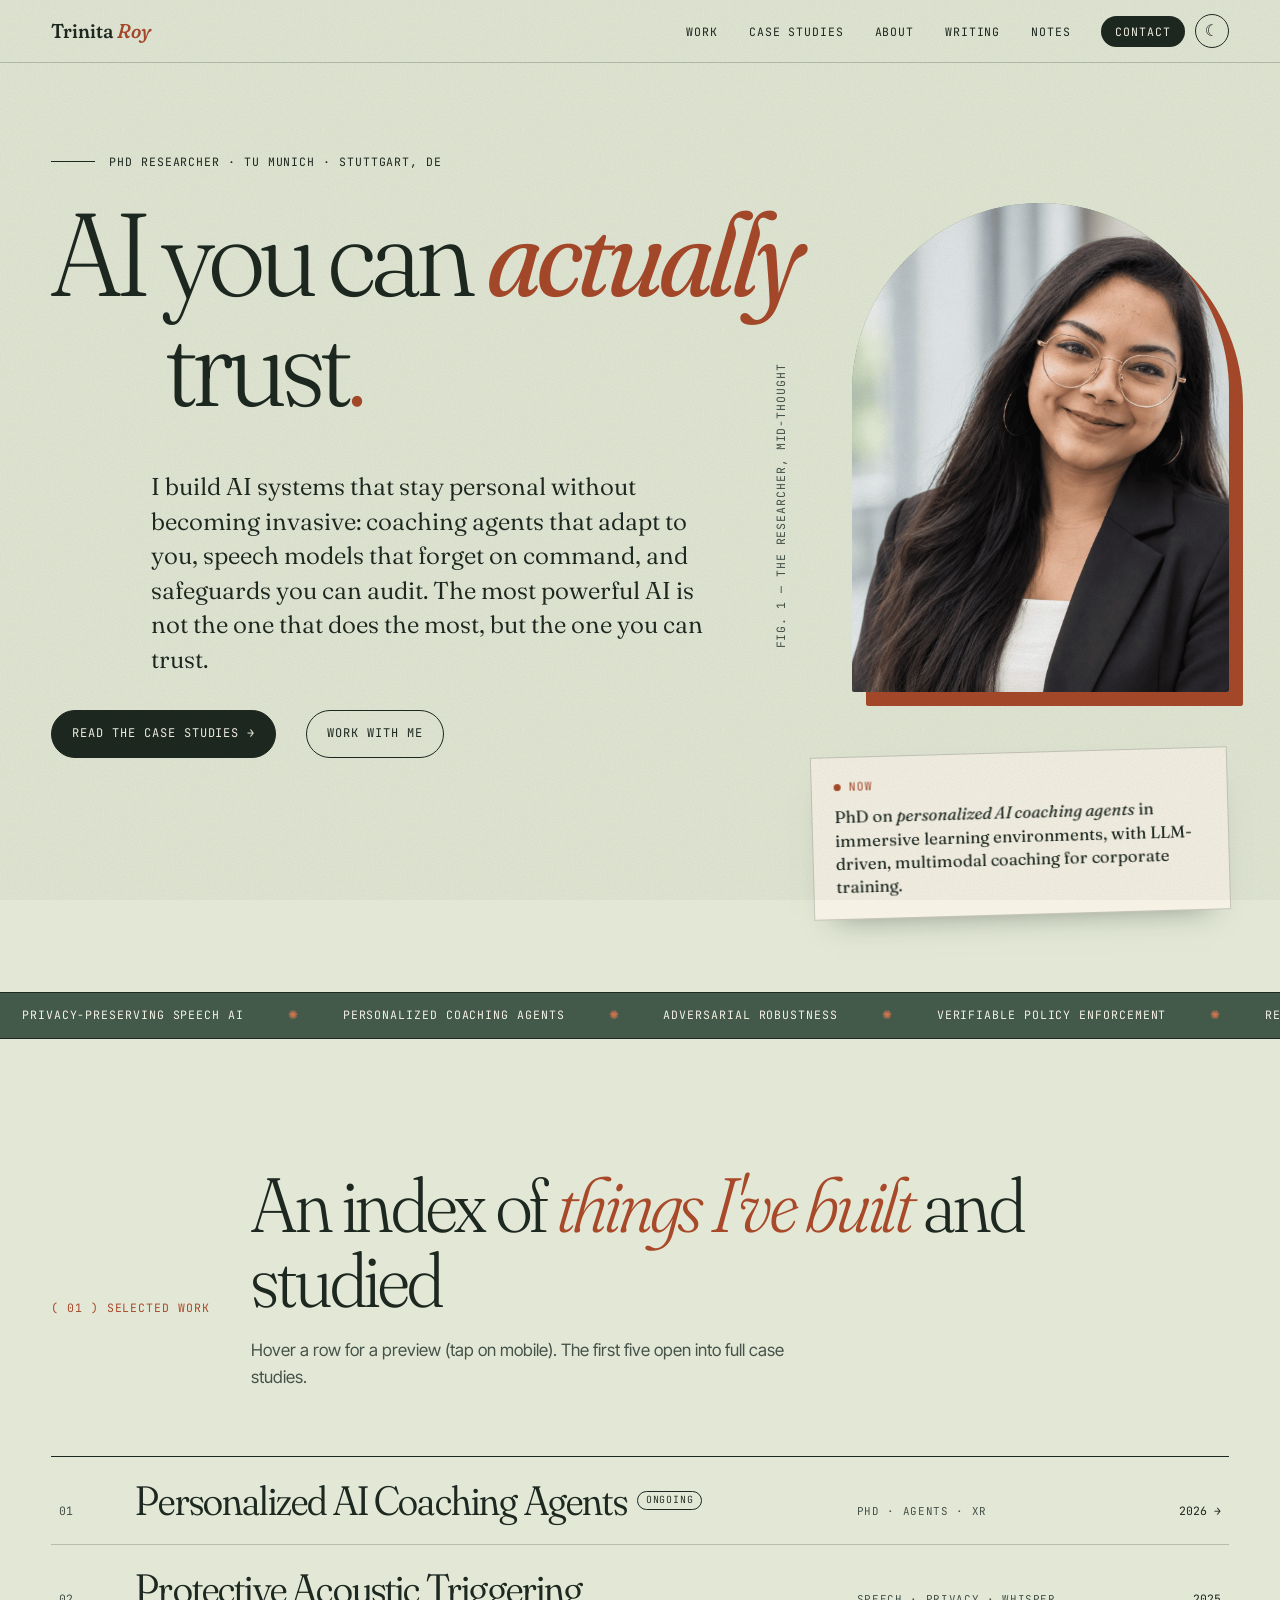
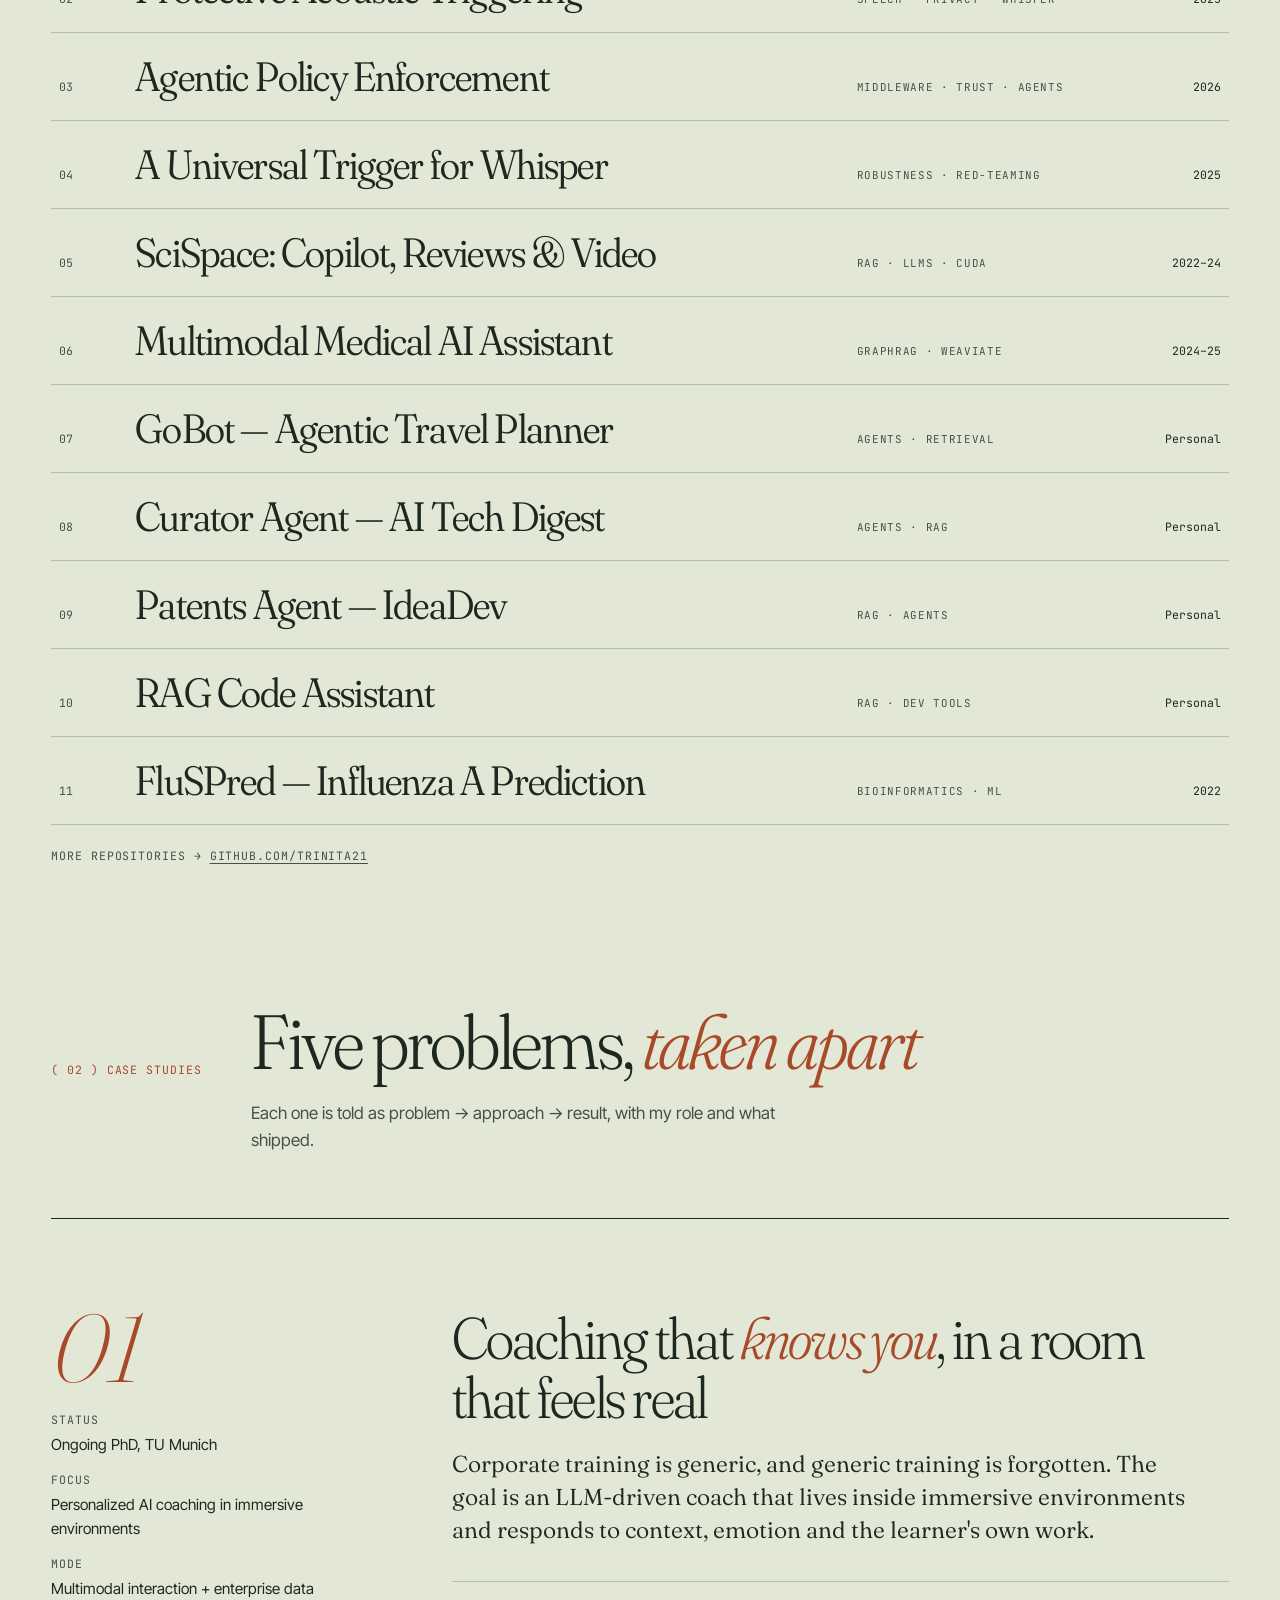
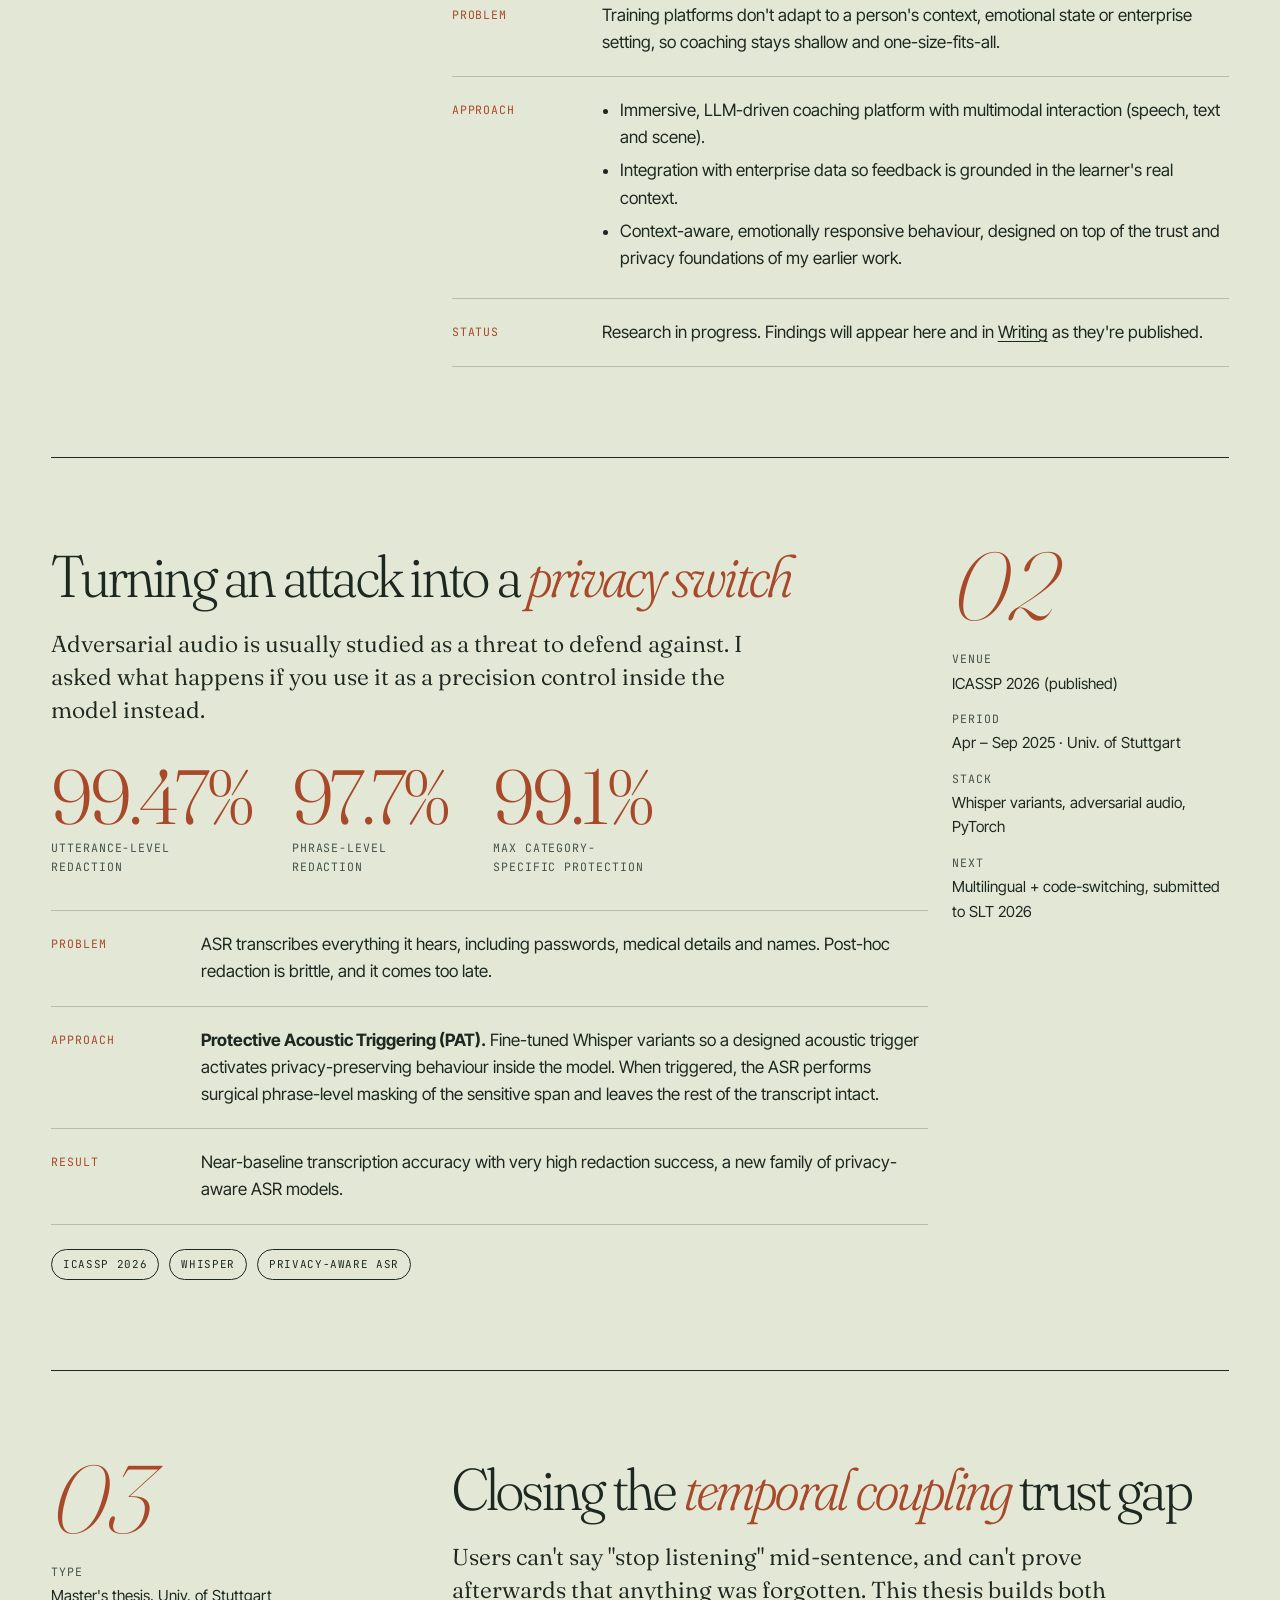
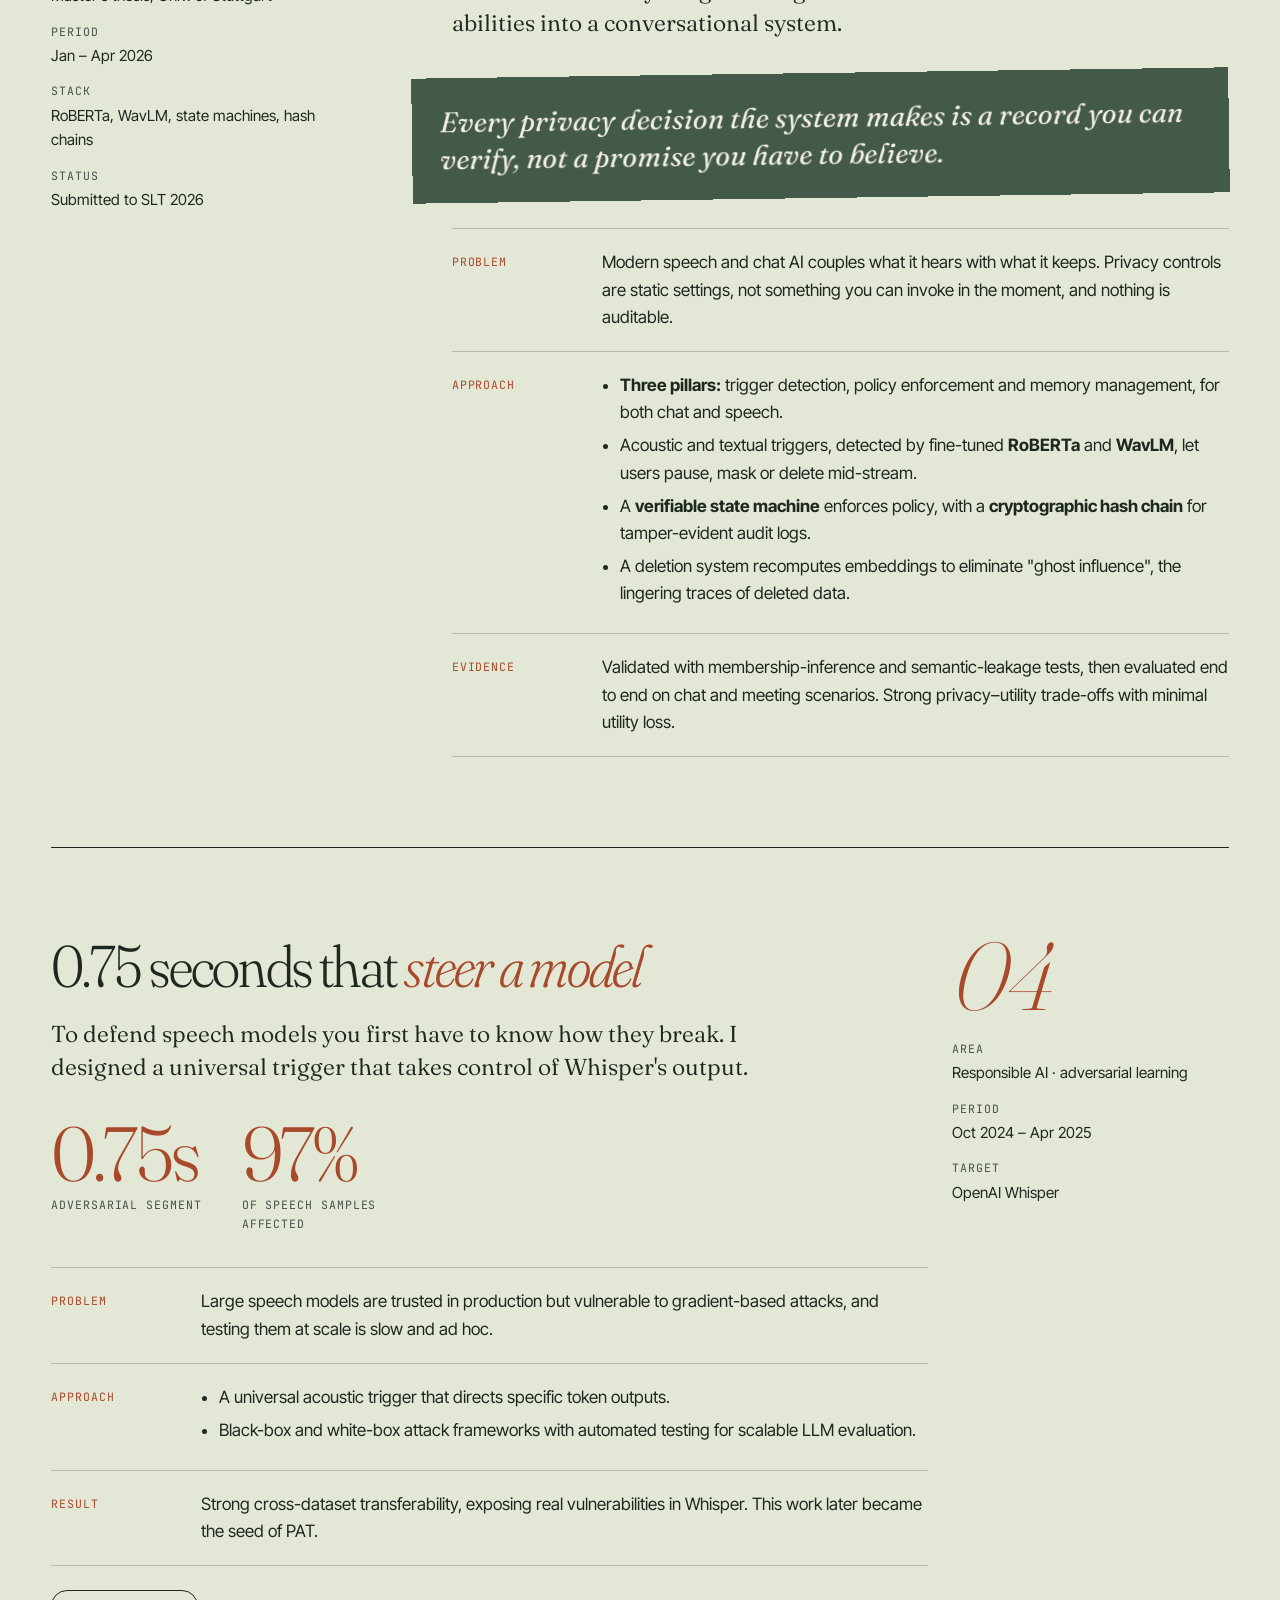
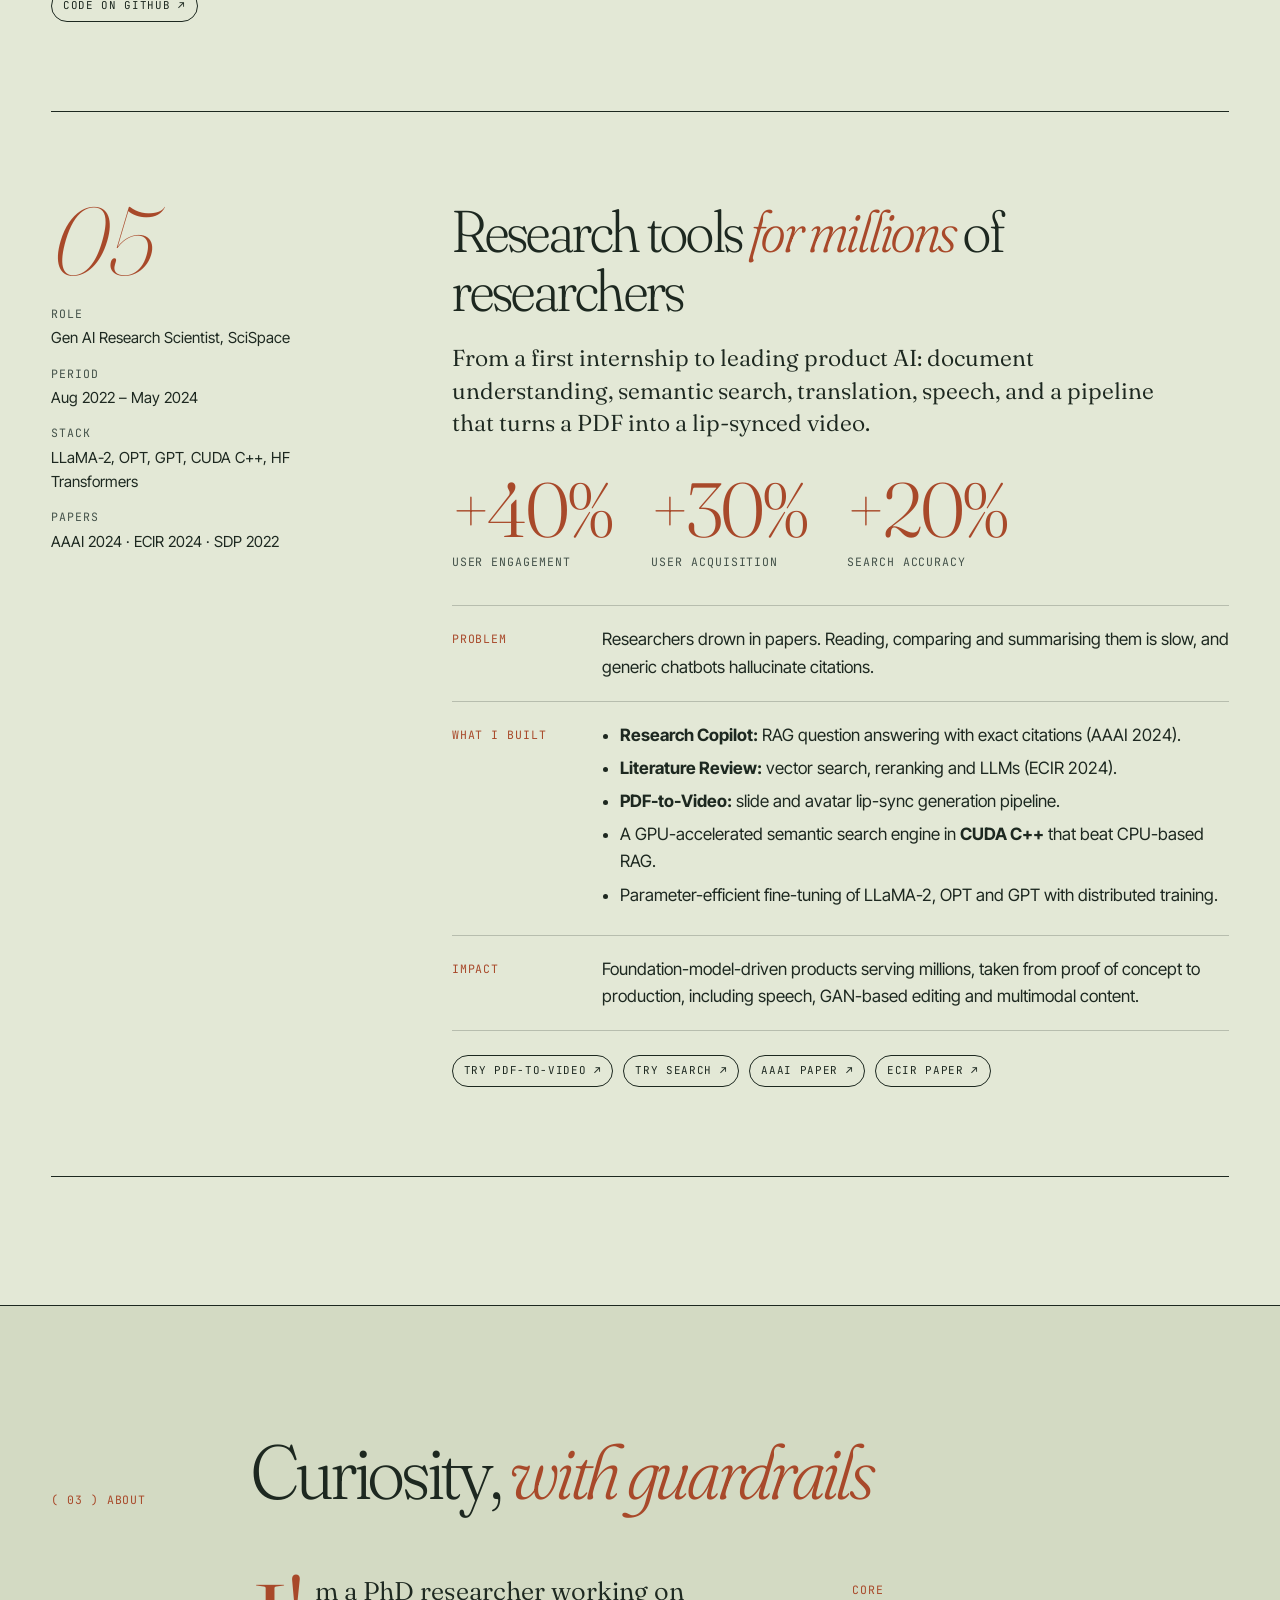
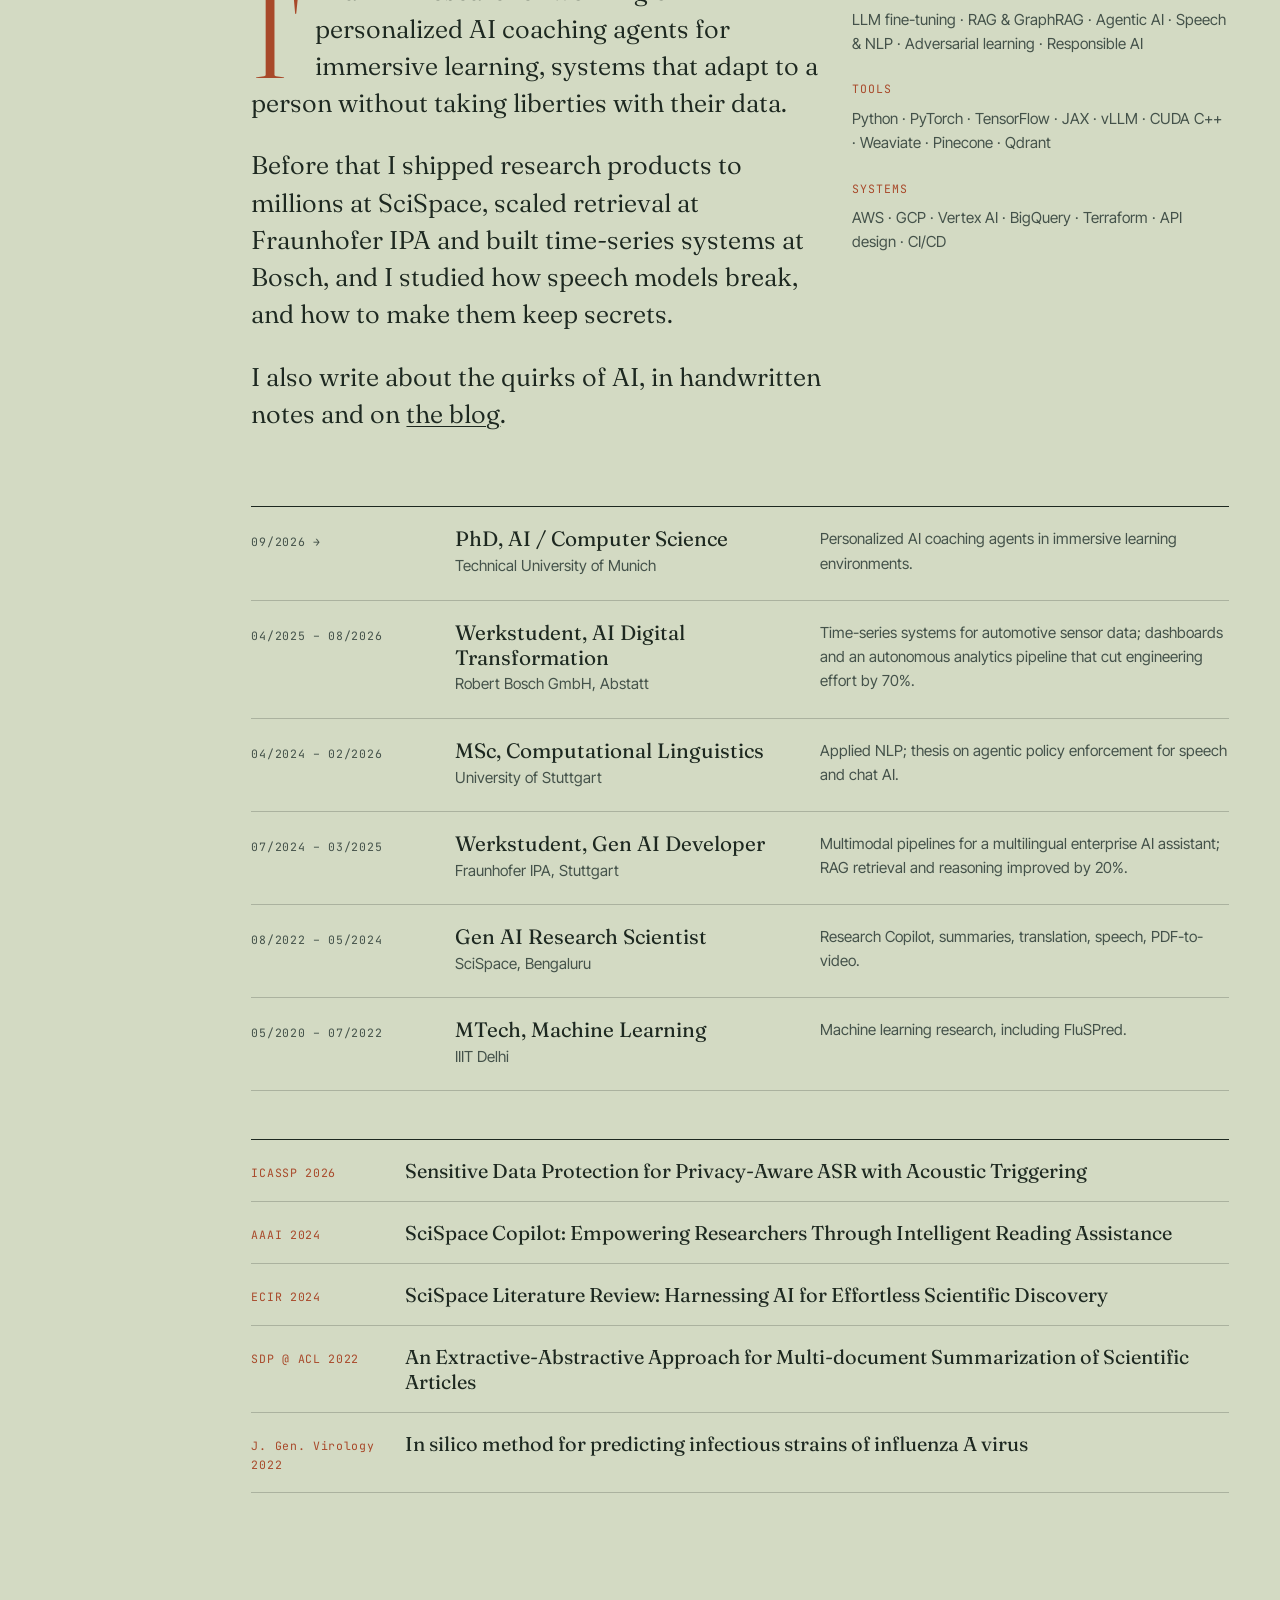
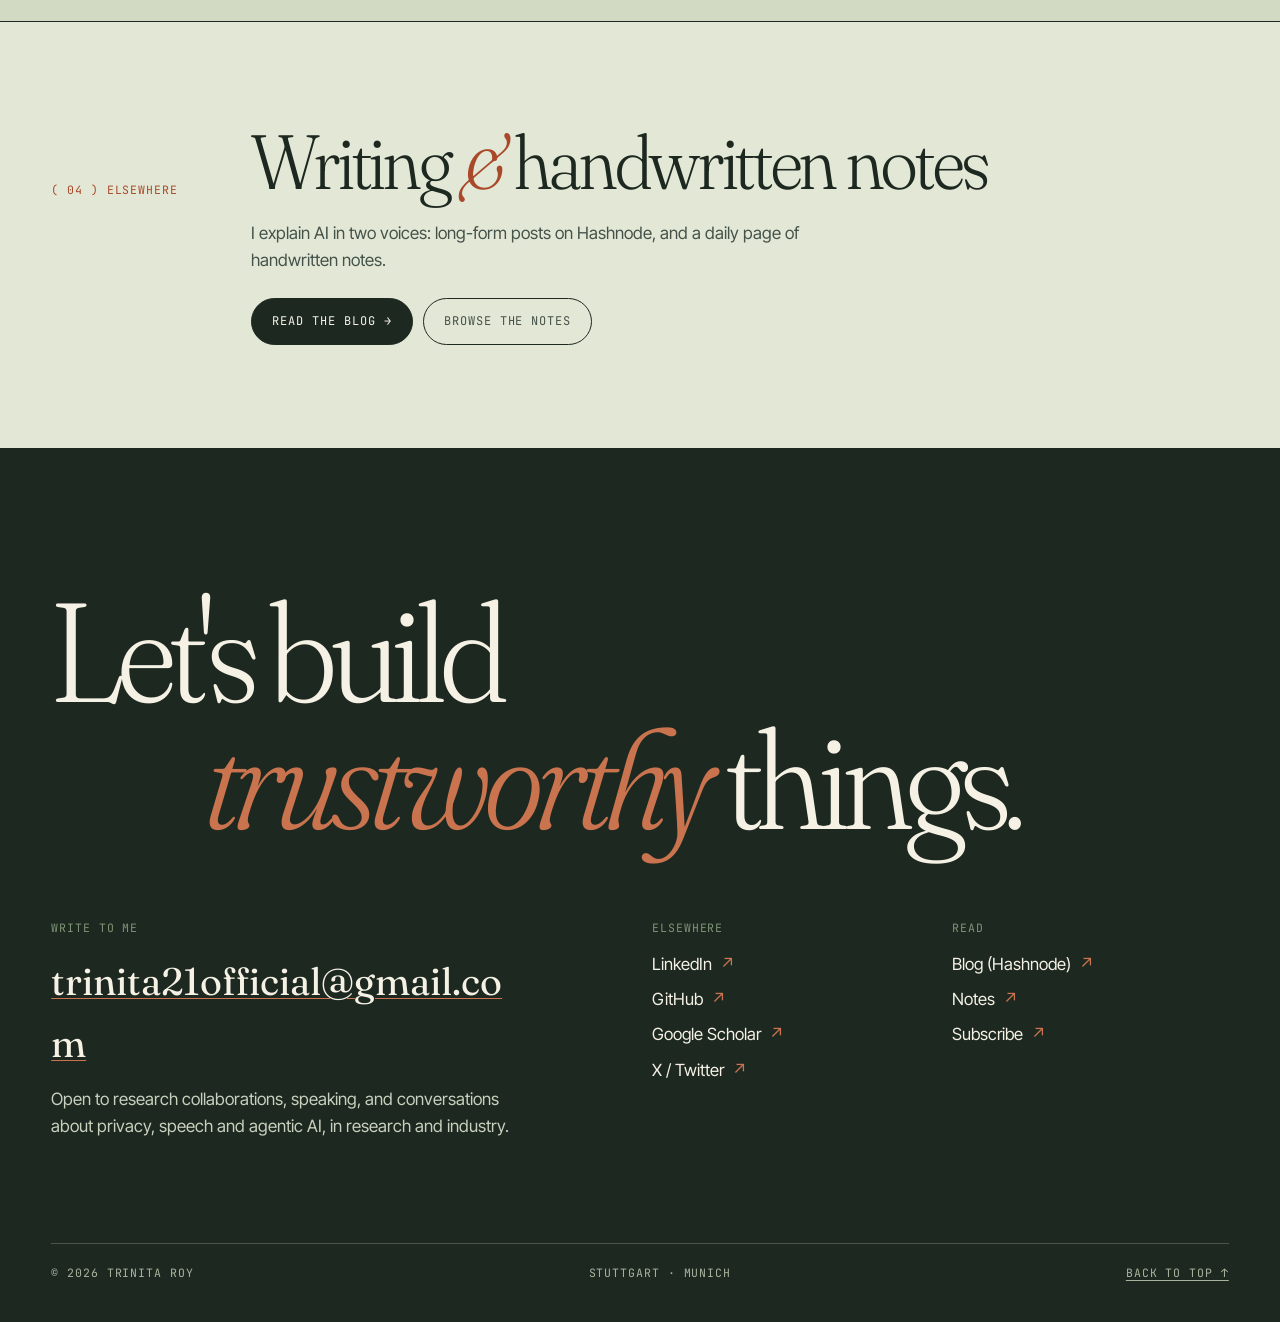
==== commit 07be8737: "Add dark mode toggle button, fix strip and contact colours in dark mode - Theme toggle button (☾/☀) " ====
--- a/index.html
+++ b/index.html
@@ -5,27 +5,108 @@
 <meta name="viewport" content="width=device-width, initial-scale=1">
 <title>Trinita Roy — AI you can actually trust</title>
 <meta name="description" content="Trinita Roy is a PhD researcher at TU Munich building trustworthy, privacy-preserving and personalized AI: immersive coaching agents, speech privacy, adversarial robustness.">
+<meta property="og:type" content="website">
+<meta property="og:url" content="https://trinita21.github.io/portfolio/">
+<meta property="og:title" content="Trinita Roy — AI you can actually trust">
+<meta property="og:description" content="PhD researcher at TU Munich building trustworthy, privacy-preserving and personalized AI: coaching agents, speech privacy, adversarial robustness.">
+<meta property="og:image" content="https://trinita21.github.io/portfolio/assets/trinita.jpg">
+<meta name="twitter:card" content="summary_large_image">
+<meta name="twitter:site" content="@trinita_roy">
+<meta name="twitter:title" content="Trinita Roy — AI you can actually trust">
+<meta name="twitter:description" content="PhD researcher at TU Munich building trustworthy, privacy-preserving and personalized AI: coaching agents, speech privacy, adversarial robustness.">
+<meta name="twitter:image" content="https://trinita21.github.io/portfolio/assets/trinita.jpg">
 <link rel="icon" href="data:image/svg+xml,%3Csvg xmlns='http://www.w3.org/2000/svg' viewBox='0 0 100 100'%3E%3Crect width='100' height='100' fill='%23a8492a'/%3E%3Ctext x='50' y='72' font-size='70' text-anchor='middle' fill='%23f5f1e5' font-family='Georgia' font-style='italic'%3Et%3C/text%3E%3C/svg%3E">
 <link rel="preconnect" href="https://fonts.googleapis.com">
 <link rel="preconnect" href="https://fonts.gstatic.com" crossorigin>
 <link href="https://fonts.googleapis.com/css2?family=Fraunces:ital,opsz,wght,SOFT@0,9..144,200..600,0..100;1,9..144,200..600,0..100&family=Inter+Tight:wght@400;500;600&family=JetBrains+Mono:wght@400;500&display=swap" rel="stylesheet">
+<script>(function(){var t=localStorage.getItem('theme');if(t)document.documentElement.setAttribute('data-theme',t);})()</script>
 <link rel="stylesheet" href="style.css">
 <script>document.documentElement.classList.remove('no-js')</script>
+<script type="application/ld+json">
+{
+  "@context": "https://schema.org",
+  "@graph": [
+    {
+      "@type": "Person",
+      "@id": "https://trinita21.github.io/portfolio/#trinita",
+      "name": "Trinita Roy",
+      "url": "https://trinita21.github.io/portfolio/",
+      "image": "https://trinita21.github.io/portfolio/assets/trinita.jpg",
+      "jobTitle": "PhD Researcher",
+      "description": "PhD researcher at TU Munich building trustworthy, privacy-preserving and personalized AI: immersive coaching agents, speech privacy, adversarial robustness.",
+      "email": "trinita21official@gmail.com",
+      "affiliation": {"@type": "CollegeOrUniversity", "name": "Technical University of Munich"},
+      "alumniOf": [
+        {"@type": "CollegeOrUniversity", "name": "University of Stuttgart"},
+        {"@type": "CollegeOrUniversity", "name": "IIIT Delhi"}
+      ],
+      "sameAs": [
+        "https://www.linkedin.com/in/trinita-roy/",
+        "https://github.com/Trinita21",
+        "https://scholar.google.com/citations?user=MXdYymEAAAAJ&hl=en",
+        "https://x.com/trinita_roy"
+      ]
+    },
+    {
+      "@type": "ScholarlyArticle",
+      "name": "Sensitive Data Protection for Privacy-Aware ASR with Acoustic Triggering",
+      "author": {"@id": "https://trinita21.github.io/portfolio/#trinita"},
+      "datePublished": "2026",
+      "isPartOf": {"@type": "Event", "name": "ICASSP 2026"}
+    },
+    {
+      "@type": "ScholarlyArticle",
+      "name": "SciSpace Copilot: Empowering Researchers Through Intelligent Reading Assistance",
+      "author": {"@id": "https://trinita21.github.io/portfolio/#trinita"},
+      "datePublished": "2024",
+      "url": "https://ojs.aaai.org/index.php/AAAI/article/view/30578",
+      "isPartOf": {"@type": "Event", "name": "AAAI 2024"}
+    },
+    {
+      "@type": "ScholarlyArticle",
+      "name": "SciSpace Literature Review: Harnessing AI for Effortless Scientific Discovery",
+      "author": {"@id": "https://trinita21.github.io/portfolio/#trinita"},
+      "datePublished": "2024",
+      "url": "https://link.springer.com/chapter/10.1007/978-3-031-56069-9_28",
+      "isPartOf": {"@type": "Event", "name": "ECIR 2024"}
+    },
+    {
+      "@type": "ScholarlyArticle",
+      "name": "An Extractive-Abstractive Approach for Multi-document Summarization of Scientific Articles",
+      "author": {"@id": "https://trinita21.github.io/portfolio/#trinita"},
+      "datePublished": "2022",
+      "url": "https://aclanthology.org/2022.sdp-1.25/",
+      "isPartOf": {"@type": "Event", "name": "SDP @ ACL 2022"}
+    },
+    {
+      "@type": "ScholarlyArticle",
+      "name": "In silico method for predicting infectious strains of influenza A virus",
+      "author": {"@id": "https://trinita21.github.io/portfolio/#trinita"},
+      "datePublished": "2022",
+      "url": "https://doi.org/10.1099/jgv.0.001802",
+      "isPartOf": {"@type": "Periodical", "name": "Journal of General Virology"}
+    }
+  ]
+}
+</script>
 </head>
 <body>
 
 <header class="nav">
   <div class="wrap">
     <a class="brand" href="index.html">Trinita <i>Roy</i></a>
-    <button class="menu-btn mono" aria-expanded="false" aria-controls="menu">Menu</button>
-    <ul id="menu">
-      <li><a href="#work">Work</a></li>
-      <li><a href="#cases">Case studies</a></li>
-      <li><a href="#about">About</a></li>
-      <li><a href="blog.html">Writing</a></li>
-      <li><a href="notes.html">Notes</a></li>
-      <li><a href="#contact">Contact</a></li>
-    </ul>
+    <div class="nav-right">
+      <ul id="menu">
+        <li><a href="#work">Work</a></li>
+        <li><a href="#cases">Case studies</a></li>
+        <li><a href="#about">About</a></li>
+        <li><a href="blog.html">Writing</a></li>
+        <li><a href="notes.html">Notes</a></li>
+        <li><a href="#contact">Contact</a></li>
+      </ul>
+      <button class="theme-btn" id="theme-toggle" aria-label="Switch to dark mode">☾</button>
+      <button class="menu-btn mono" aria-expanded="false" aria-controls="menu">Menu</button>
+    </div>
   </div>
 </header>
 
@@ -295,7 +376,7 @@
         </ul>
       </div>
     </div>
-    <footer class="foot mono"><span>© <span id="yr">2026</span> Trinita Roy</span><span>Stuttgart · Munich</span><a href="#top" onclick="window.scrollTo({top:0,behavior:'smooth'});return false">Back to top ↑</a></footer>
+    <footer class="foot mono"><span>© <span id="yr">2026</span> Trinita Roy</span><span>Stuttgart · Munich</span><a href="#top" id="back-top">Back to top ↑</a></footer>
   </div>
 </section>
 
--- a/style.css
+++ b/style.css
@@ -17,7 +17,7 @@
 
   --gutter: clamp(18px, 4vw, 56px);
   --maxw: 1360px;
-  color-scheme: light;
+  color-scheme: light dark;
 }
 
 *, *::before, *::after { box-sizing: border-box; }
@@ -49,7 +49,7 @@
 .sr { position: absolute; width: 1px; height: 1px; overflow: hidden; clip: rect(0 0 0 0); }
 
 /* ───────── Nav ───────── */
-.nav { position: sticky; top: 0; z-index: 50; background: color-mix(in srgb, var(--paper) 88%, transparent); backdrop-filter: blur(8px); border-bottom: 1px solid var(--line); }
+.nav { position: sticky; top: 0; z-index: 50; background: var(--paper); background: color-mix(in srgb, var(--paper) 88%, transparent); backdrop-filter: blur(8px); border-bottom: 1px solid var(--line); }
 .nav .wrap { display: flex; align-items: center; justify-content: space-between; height: 62px; }
 .brand { font-family: var(--serif); font-size: 1.25rem; font-weight: 500; text-decoration: none; font-variation-settings: "SOFT" 100, "opsz" 60; }
 .brand i { color: var(--clay); font-style: italic; }
@@ -60,7 +60,10 @@
 .nav li:last-child a { background: var(--ink); color: var(--cream); padding: 8px 14px; border-radius: 99px; }
 .nav li:last-child a::after { display: none; }
 .nav li:last-child a:hover { background: var(--clay); }
+.nav-right { display: flex; align-items: center; gap: 10px; }
 .menu-btn { display: none; font: inherit; background: none; border: 1px solid var(--ink); border-radius: 99px; padding: 6px 14px; cursor: pointer; color: inherit; }
+.theme-btn { font: inherit; background: none; border: 1px solid var(--ink); border-radius: 50%; width: 34px; height: 34px; cursor: pointer; color: inherit; display: flex; align-items: center; justify-content: center; font-size: 1rem; flex-shrink: 0; transition: border-color .2s, color .2s; }
+.theme-btn:hover { border-color: var(--clay); color: var(--clay); }
 
 /* ───────── Hero ───────── */
 .hero { position: relative; padding-block: clamp(36px, 7vw, 96px) clamp(40px, 6vw, 80px); }
@@ -110,7 +113,7 @@
 .row > a, .row > div.r { display: grid; grid-template-columns: 56px 1fr minmax(120px, 280px) 64px; gap: 20px; align-items: baseline; padding: 22px 8px; text-decoration: none; transition: padding .35s cubic-bezier(.2, .7, .2, 1), color .2s; }
 .row .i { font-family: var(--mono); font-size: .72rem; color: var(--ink-2); }
 .row .t { font-family: var(--serif); font-size: clamp(1.4rem, 3.2vw, 2.7rem); line-height: 1.05; letter-spacing: -.02em; font-weight: 350; font-variation-settings: "SOFT" 60, "opsz" 100; }
-.row .t small { display: block; font-family: var(--sans); font-size: .9rem; letter-spacing: 0; color: var(--ink-2); margin-top: 8px; font-weight: 400; display: none; }
+.row .t small { font-family: var(--sans); font-size: .9rem; letter-spacing: 0; color: var(--ink-2); margin-top: 8px; font-weight: 400; display: none; }
 .row .k { font-family: var(--mono); font-size: .68rem; letter-spacing: .06em; text-transform: uppercase; color: var(--ink-2); }
 .row .y { font-family: var(--mono); font-size: .72rem; text-align: right; }
 .index:hover .row { opacity: .38; transition: opacity .25s; }
@@ -118,7 +121,7 @@
 .row:hover > a, .row:hover > div.r { padding-left: 26px; color: var(--clay); }
 .row .badge { display: inline-block; font-family: var(--mono); font-size: .62rem; letter-spacing: .08em; text-transform: uppercase; padding: 3px 8px; border: 1px solid currentColor; border-radius: 99px; vertical-align: middle; margin-left: 10px; transform: translateY(-4px); }
 
-#peek { position: fixed; left: 0; top: 0; z-index: 60; width: 300px; pointer-events: none; opacity: 0; transform: translate3d(0, 0, 0) scale(.92) rotate(-2deg); transition: opacity .2s, scale .2s; background: var(--cream); border: 1px solid var(--ink); box-shadow: 10px 10px 0 var(--ink); overflow: hidden; }
+#peek { position: fixed; left: 0; top: 0; z-index: 60; width: 300px; pointer-events: none; opacity: 0; transform: translate3d(0, 0, 0) scale(.92) rotate(-2deg); transition: opacity .2s, transform .2s; background: var(--cream); border: 1px solid var(--ink); box-shadow: 10px 10px 0 var(--ink); overflow: hidden; }
 #peek.on { opacity: 1; }
 #peek .art { height: 150px; position: relative; overflow: hidden; border-bottom: 1px solid var(--ink); }
 #peek .art b { position: absolute; right: 12px; bottom: -22px; font-family: var(--serif); font-size: 7.5rem; font-weight: 300; line-height: 1; color: rgba(245, 241, 229, .9); font-style: italic; }
@@ -260,8 +263,6 @@
 dialog#viewer iframe { width: 100%; height: 100%; border: 0; }
 dialog#viewer img { margin: auto; max-height: none; }
 dialog#viewer button, dialog#viewer a.chip { font: inherit; cursor: pointer; background: none; color: inherit; }
-.howto { margin-top: 70px; background: var(--cream); border: 1px dashed var(--ink); padding: 22px 26px; }
-.howto code { font-family: var(--mono); font-size: .85em; background: var(--paper-2); padding: 2px 6px; }
 
 /* ───────── Reveal ───────── */
 .rv { opacity: 0; transform: translateY(26px); transition: opacity .9s cubic-bezier(.2, .7, .2, 1), transform .9s cubic-bezier(.2, .7, .2, 1); }
@@ -271,7 +272,7 @@
 /* ───────── Responsive ───────── */
 @media (max-width: 960px) {
   .menu-btn { display: block; }
-  .nav ul { position: absolute; top: 62px; left: 0; right: 0; flex-direction: column; background: var(--paper); padding: 18px var(--gutter) 26px; gap: 14px; border-bottom: 1px solid var(--ink); display: none; }
+  .nav ul { position: absolute; top: 62px; left: 0; right: 0; flex-direction: column; background: var(--paper); padding: 18px var(--gutter) 26px; gap: 14px; border-bottom: 1px solid var(--ink); display: none; z-index: 50; }
   .nav ul.open { display: flex; }
   .nav li:last-child a { display: inline-block; }
   .hero-grid { display: block; }
@@ -309,3 +310,52 @@
   *, *::before, *::after { animation: none !important; transition: none !important; scroll-behavior: auto !important; }
   .rv { opacity: 1; transform: none; }
 }
+
+/* ───────── Dark mode ───────── */
+/* Tokens — applied by OS preference (unless user chose light) or manual toggle */
+@media (prefers-color-scheme: dark) {
+  :root:not([data-theme="light"]) {
+    color-scheme: dark;
+    --paper:      #161a16;
+    --paper-2:    #1e231e;
+    --cream:      #252b25;
+    --ink:        #d8e0d2;
+    --ink-2:      #7d8c7a;
+    --sage:       #7f9475;
+    --sage-deep:  #2f3f34;
+    --clay:       #c96840;
+    --clay-soft:  #d4855f;
+    --line:       rgba(216, 224, 210, .14);
+  }
+}
+[data-theme="dark"] {
+  color-scheme: dark;
+  --paper:      #161a16;
+  --paper-2:    #1e231e;
+  --cream:      #252b25;
+  --ink:        #d8e0d2;
+  --ink-2:      #7d8c7a;
+  --sage:       #7f9475;
+  --sage-deep:  #2f3f34;
+  --clay:       #c96840;
+  --clay-soft:  #d4855f;
+  --line:       rgba(216, 224, 210, .14);
+}
+
+/* Non-token dark rules */
+@media (prefers-color-scheme: dark) {
+  :root:not([data-theme="light"]) body::before       { mix-blend-mode: screen; opacity: .12; }
+  :root:not([data-theme="light"]) .strip             { color: #d8e0d2; }
+  :root:not([data-theme="light"]) .contact           { background: #0e1210; color: #d8e0d2; }
+  :root:not([data-theme="light"]) .contact p         { color: #8da48d; }
+  :root:not([data-theme="light"]) footer.foot        { color: #7a8a7a; border-top-color: rgba(216, 224, 210, .14); }
+  :root:not([data-theme="light"]) .nav               { background: var(--paper); background: color-mix(in srgb, var(--paper) 88%, transparent); }
+  :root:not([data-theme="light"]) .nav ul            { background: var(--paper); }
+}
+[data-theme="dark"] body::before  { mix-blend-mode: screen; opacity: .12; }
+[data-theme="dark"] .strip        { color: #d8e0d2; }
+[data-theme="dark"] .contact      { background: #0e1210; color: #d8e0d2; }
+[data-theme="dark"] .contact p    { color: #8da48d; }
+[data-theme="dark"] footer.foot   { color: #7a8a7a; border-top-color: rgba(216, 224, 210, .14); }
+[data-theme="dark"] .nav          { background: var(--paper); background: color-mix(in srgb, var(--paper) 88%, transparent); }
+[data-theme="dark"] .nav ul       { background: var(--paper); }
